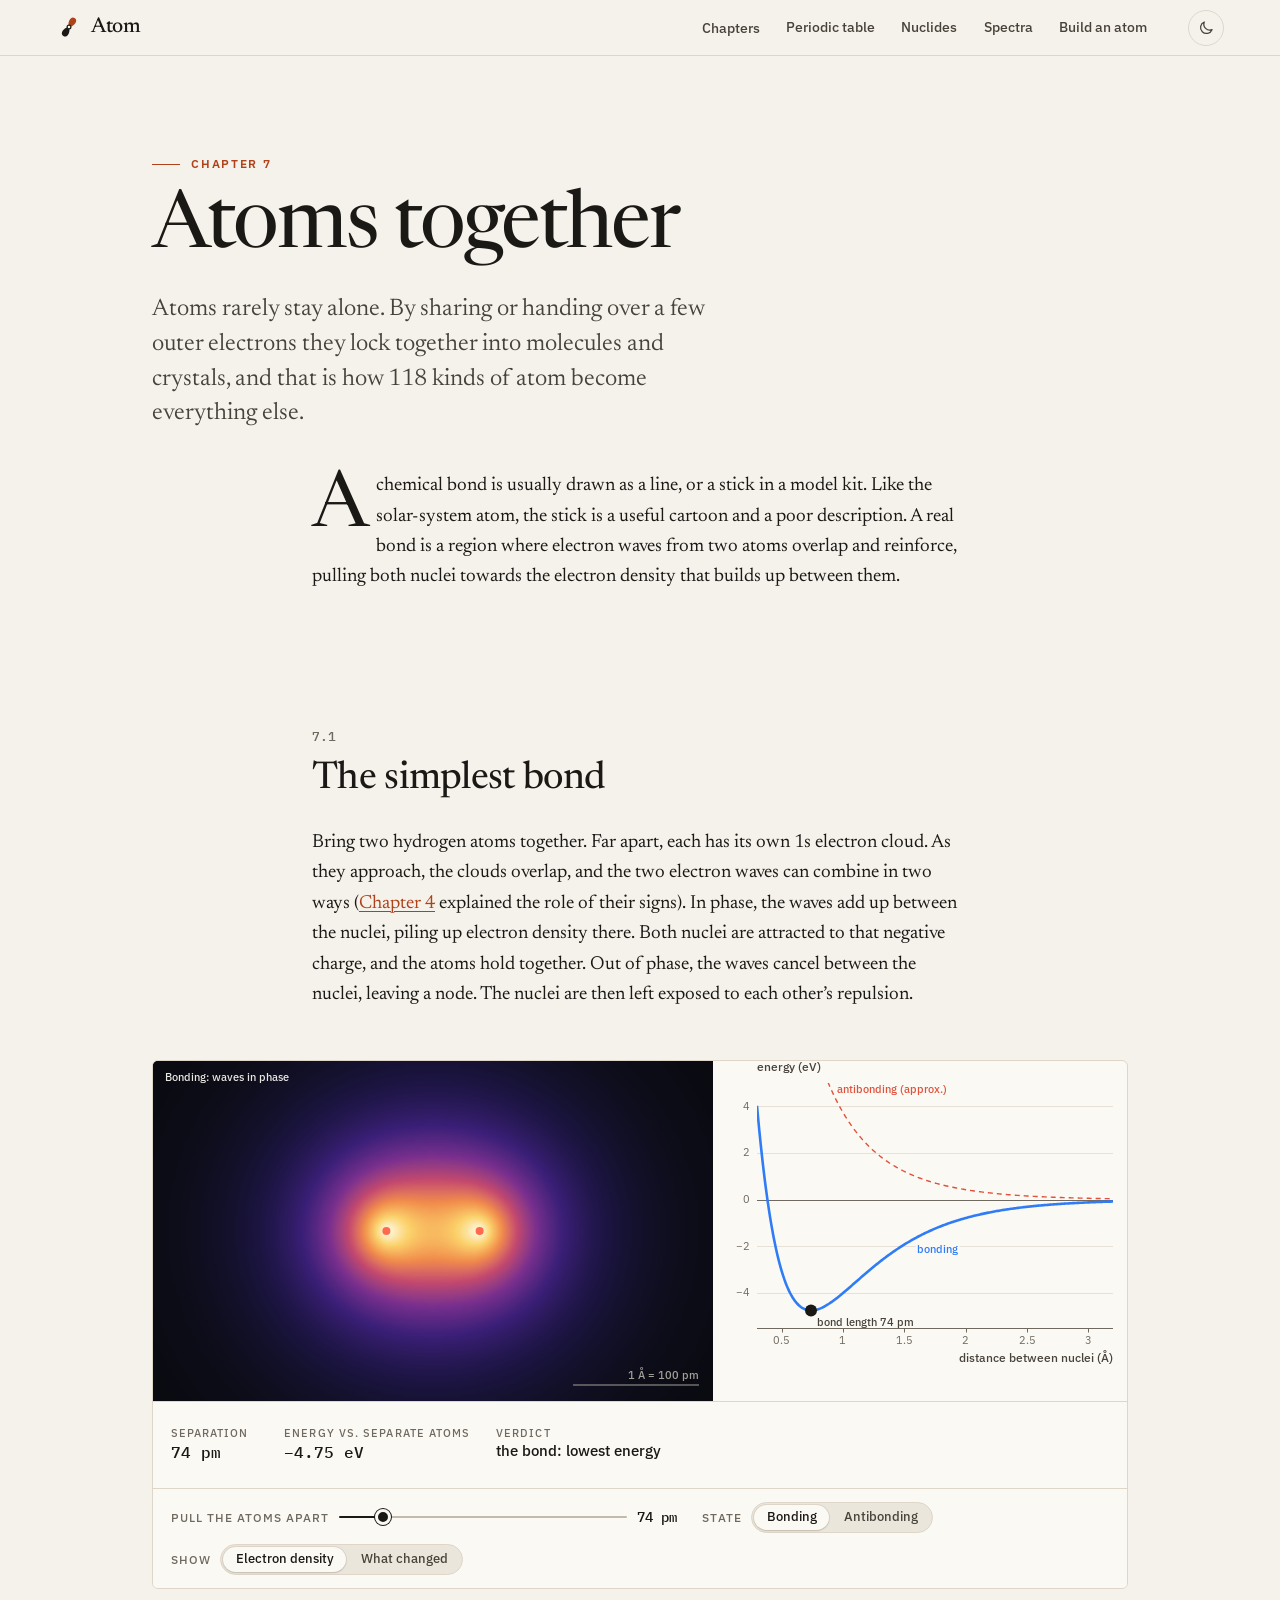
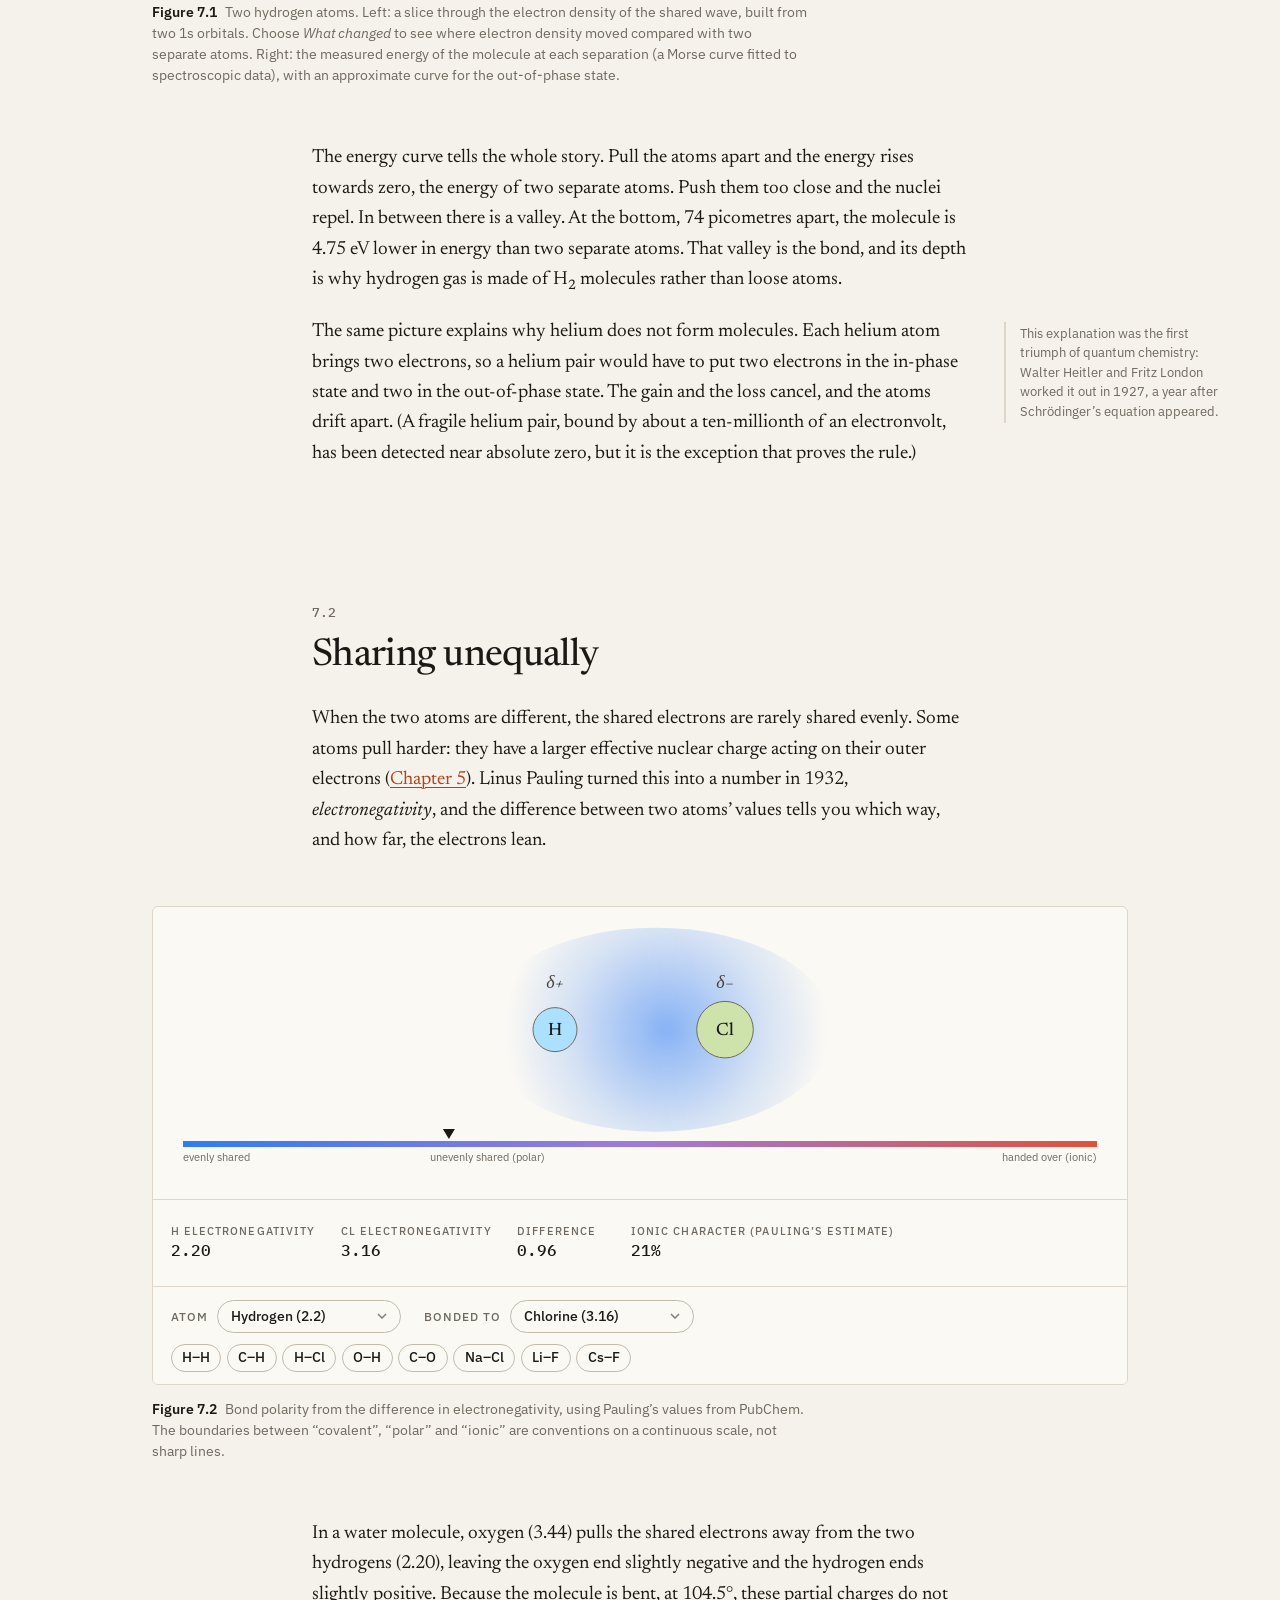
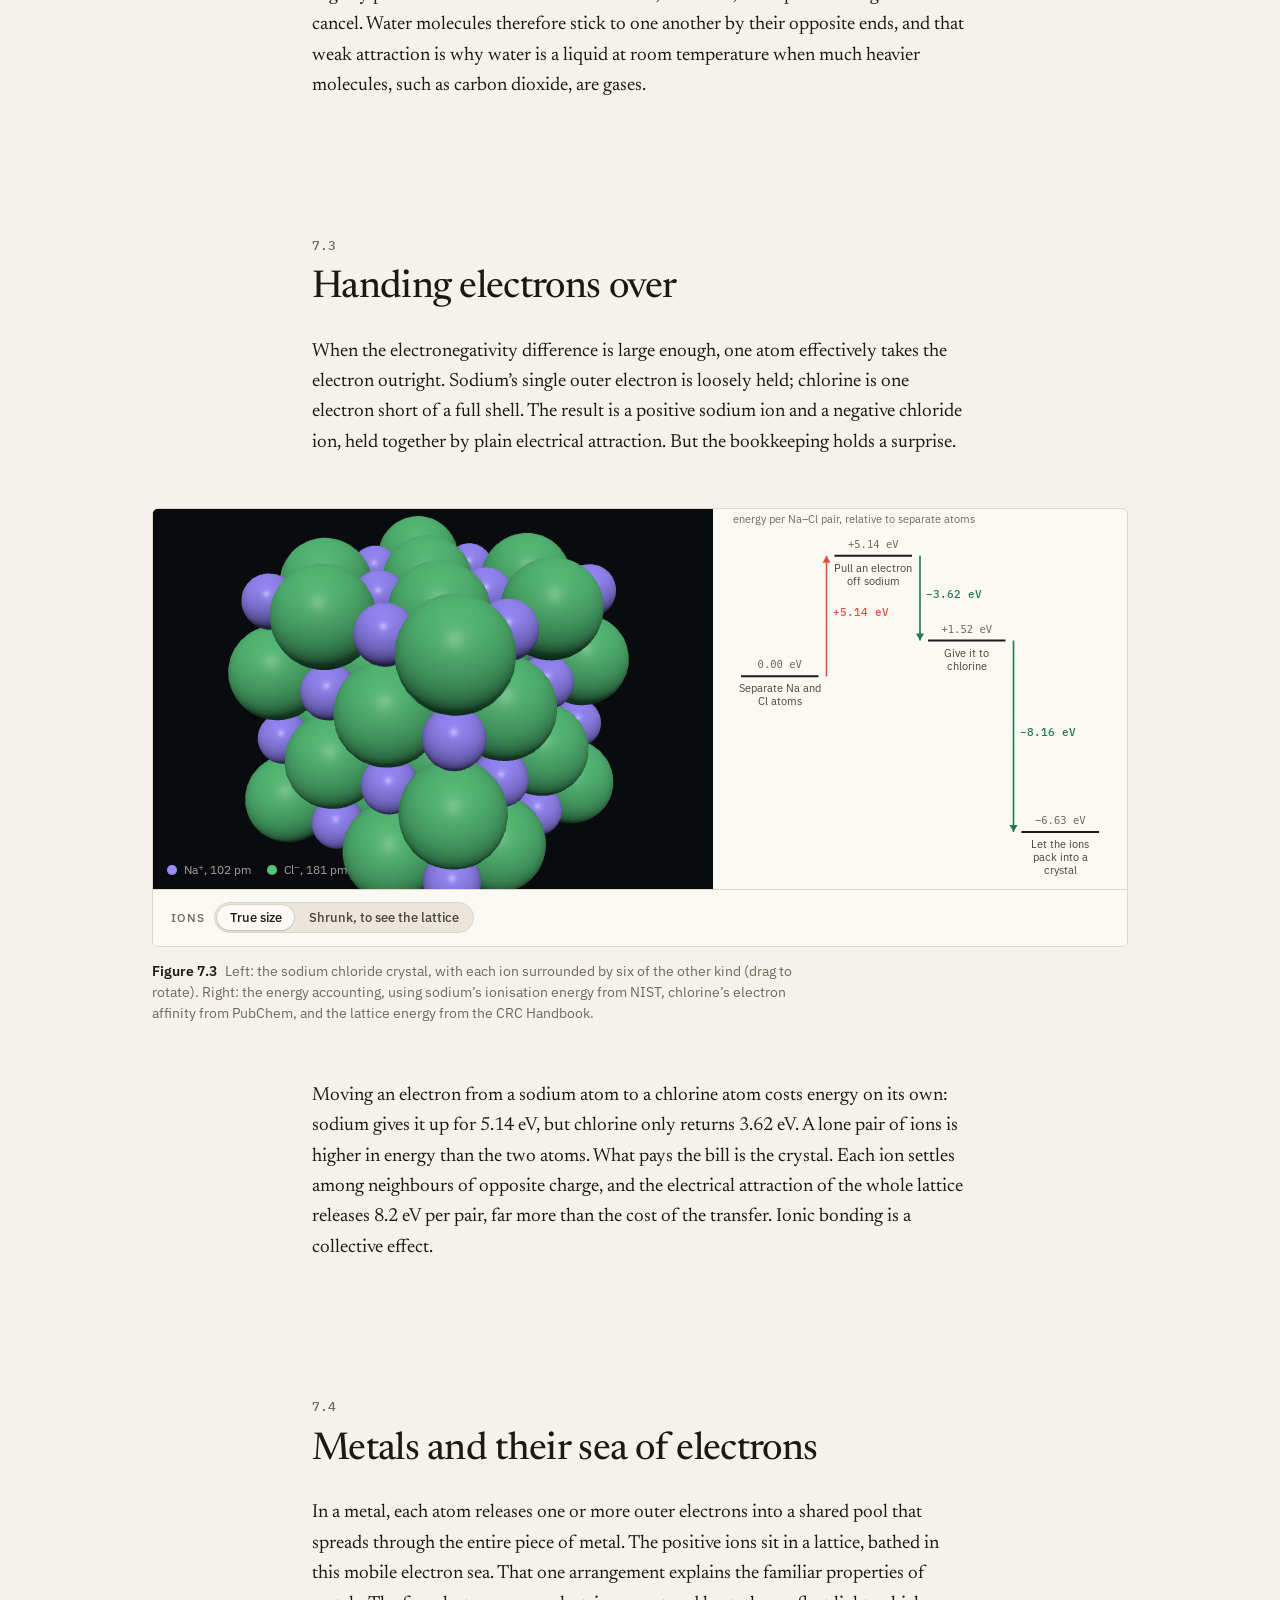
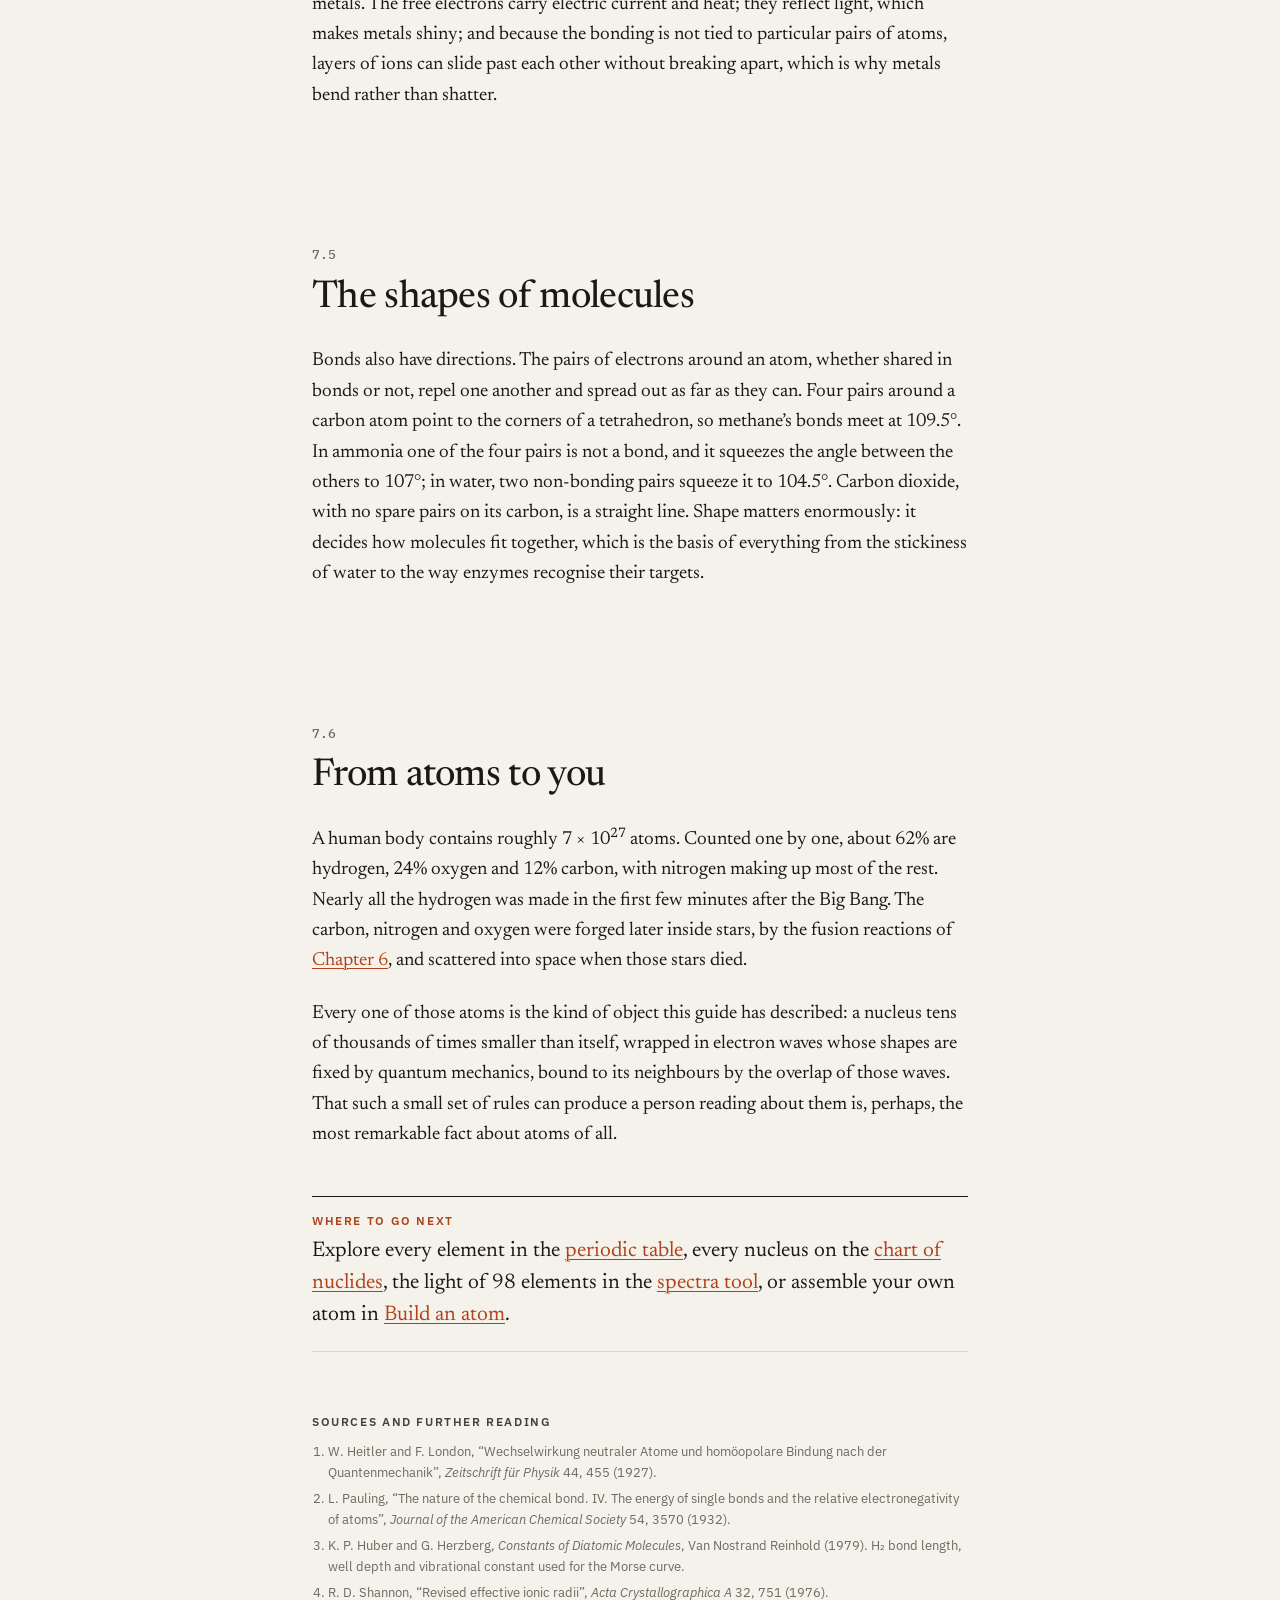
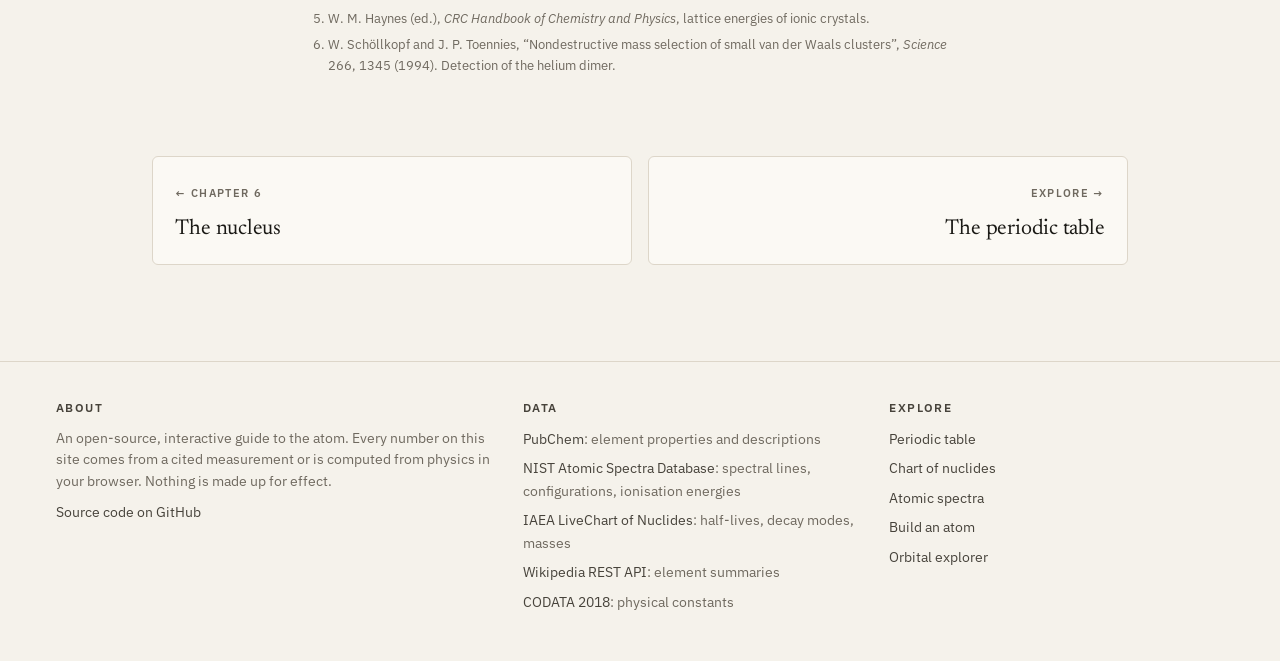
==== bonding.html @ 04316321 "Add scale, discovery and bonding chapters Powers-of-ten zoom from an ant to a quark, proton/electron" ====
<!doctype html>
<html lang="en">
<head>
  <meta charset="utf-8">
  <meta name="viewport" content="width=device-width, initial-scale=1">
  <title>Atoms together: what a chemical bond really is · Atom</title>
  <meta name="description" content="Why atoms bond and what a bond physically is: overlapping electron waves in hydrogen, unequal sharing and electronegativity, and the energy accounting of the ionic bond in table salt.">
  <meta property="og:title" content="Atoms together: what a chemical bond really is">
  <meta property="og:description" content="Pull a hydrogen molecule apart and watch the bond, as electron density, form and break.">
  <meta property="og:image" content="assets/img/og.png">
  <meta name="theme-color" content="#f5f2eb" media="(prefers-color-scheme: light)">
  <meta name="theme-color" content="#121211" media="(prefers-color-scheme: dark)">
  <link rel="icon" href="assets/img/favicon.svg" type="image/svg+xml">
  <link rel="preconnect" href="https://fonts.googleapis.com">
  <link rel="preconnect" href="https://fonts.gstatic.com" crossorigin>
  <link rel="stylesheet" href="https://fonts.googleapis.com/css2?family=IBM+Plex+Mono:wght@400;500&family=IBM+Plex+Sans:wght@400;500;600&family=Newsreader:ital,opsz,wght@0,6..72,300..700;1,6..72,300..700&display=swap">
  <link rel="stylesheet" href="assets/css/site.css">
  <link rel="stylesheet" href="assets/css/figures.css">
  <script>try{var t=localStorage.getItem('theme');if(t)document.documentElement.dataset.theme=t}catch(e){}</script>
  <script type="importmap">{"imports":{"three":"./assets/vendor/three.module.min.js","three/addons/":"./assets/vendor/addons/"}}</script>
  <script type="module" src="assets/js/site.js"></script>
</head>
<body>
<!-- header:start -->
<a class="skip-link" href="#main">Skip to content</a>
<header class="site-header">
  <div class="site-header__inner">
    <a class="wordmark" href="./" aria-label="Atom, home">
      <svg viewBox="0 0 26 26" aria-hidden="true"><g transform="rotate(32 13 13)"><path d="M13 13C8.7 9.6 8.4 2.3 13 2.3s4.3 7.3 0 10.7z" fill="var(--accent)"/><path d="M13 13c-4.3 3.4-4.6 10.7 0 10.7s4.3-7.3 0-10.7z" fill="currentColor"/></g><circle cx="13" cy="13" r="1.9" fill="var(--bg)" stroke="currentColor" stroke-width="1.2"/></svg>
      <span>Atom</span>
    </a>
    <nav class="site-nav" aria-label="Primary">
      <div class="nav-menu" data-menu>
        <button class="navlink" type="button" aria-expanded="false" aria-controls="chapters-panel">Chapters</button>
        <div class="nav-menu__panel" id="chapters-panel">
          <a href="scale.html"><span class="num">01</span><span class="t">Smaller than small</span><span class="d">How tiny atoms are, and what they are made of</span></a>
          <a href="discovery.html"><span class="num">02</span><span class="t">How we found out</span><span class="d">Two thousand years of guesses, and the experiments that settled them</span></a>
          <a href="quantum.html"><span class="num">03</span><span class="t">Quantum leaps</span><span class="d">Why electrons sit on energy ladders, and how that makes light</span></a>
          <a href="orbitals.html"><span class="num">04</span><span class="t">Orbitals</span><span class="d">The true shapes of electron clouds, computed live</span></a>
          <a href="periodic.html"><span class="num">05</span><span class="t">Building the table</span><span class="d">How filling orbitals gives the periodic table its shape</span></a>
          <a href="nucleus.html"><span class="num">06</span><span class="t">The nucleus</span><span class="d">Isotopes, the strong force, radioactivity and E = mc²</span></a>
          <a href="bonding.html" aria-current="page"><span class="num">07</span><span class="t">Atoms together</span><span class="d">Why atoms bond, and what a bond actually is</span></a>
        </div>
      </div>
      <a class="navlink" href="table.html">Periodic table</a>
      <a class="navlink navlink--wide" href="nuclides.html">Nuclides</a>
      <a class="navlink navlink--wide" href="spectra.html">Spectra</a>
      <a class="navlink navlink--wide" href="build.html">Build an atom</a>
    </nav>
    <button class="menu-button" type="button" aria-expanded="false" aria-controls="mobile-sheet">Menu</button>
    <button class="theme-toggle" type="button" aria-label="Toggle dark mode"></button>
  </div>
  <div class="progress" aria-hidden="true"></div>
</header>
<!-- header:end -->

<main id="main" data-progress>
  <header class="chapter-head">
    <p class="kicker">Chapter 7</p>
    <h1>Atoms together</h1>
    <p class="dek">Atoms rarely stay alone. By sharing or handing over a few outer electrons they lock together into molecules and crystals, and that is how 118 kinds of atom become everything else.</p>
  </header>

  <article class="prose">
    <p class="lede">A chemical bond is usually drawn as a line, or a stick in a model kit. Like the solar-system atom, the stick is a useful cartoon and a poor description. A real bond is a region where electron waves from two atoms overlap and reinforce, pulling both nuclei towards the electron density that builds up between them.</p>

    <h2><span class="sec">7.1</span>The simplest bond</h2>
    <p>Bring two hydrogen atoms together. Far apart, each has its own 1s electron cloud. As they approach, the clouds overlap, and the two electron waves can combine in two ways (<a href="orbitals.html">Chapter 4</a> explained the role of their signs). In phase, the waves add up between the nuclei, piling up electron density there. Both nuclei are attracted to that negative charge, and the atoms hold together. Out of phase, the waves cancel between the nuclei, leaving a node. The nuclei are then left exposed to each other’s repulsion.</p>

    <figure class="wide">
      <div class="fig" data-figure="h2-bond"></div>
      <figcaption><b>Figure 7.1</b> Two hydrogen atoms. Left: a slice through the electron density of the shared wave, built from two 1s orbitals. Choose <em>What changed</em> to see where electron density moved compared with two separate atoms. Right: the measured energy of the molecule at each separation (a Morse curve fitted to spectroscopic data), with an approximate curve for the out-of-phase state.</figcaption>
    </figure>

    <p>The energy curve tells the whole story. Pull the atoms apart and the energy rises towards zero, the energy of two separate atoms. Push them too close and the nuclei repel. In between there is a valley. At the bottom, 74 picometres apart, the molecule is 4.75 eV lower in energy than two separate atoms. That valley is the bond, and its depth is why hydrogen gas is made of H<sub>2</sub> molecules rather than loose atoms.</p>
    <aside class="note">This explanation was the first triumph of quantum chemistry: Walter Heitler and Fritz London worked it out in 1927, a year after Schrödinger’s equation appeared.</aside>
    <p>The same picture explains why helium does not form molecules. Each helium atom brings two electrons, so a helium pair would have to put two electrons in the in-phase state and two in the out-of-phase state. The gain and the loss cancel, and the atoms drift apart. (A fragile helium pair, bound by about a ten-millionth of an electronvolt, has been detected near absolute zero, but it is the exception that proves the rule.)</p>

    <h2><span class="sec">7.2</span>Sharing unequally</h2>
    <p>When the two atoms are different, the shared electrons are rarely shared evenly. Some atoms pull harder: they have a larger effective nuclear charge acting on their outer electrons (<a href="periodic.html">Chapter 5</a>). Linus Pauling turned this into a number in 1932, <em>electronegativity</em>, and the difference between two atoms’ values tells you which way, and how far, the electrons lean.</p>

    <figure class="wide">
      <div class="fig" data-figure="polarity"></div>
      <figcaption><b>Figure 7.2</b> Bond polarity from the difference in electronegativity, using Pauling’s values from PubChem. The boundaries between “covalent”, “polar” and “ionic” are conventions on a continuous scale, not sharp lines.</figcaption>
    </figure>

    <p>In a water molecule, oxygen (3.44) pulls the shared electrons away from the two hydrogens (2.20), leaving the oxygen end slightly negative and the hydrogen ends slightly positive. Because the molecule is bent, at 104.5°, these partial charges do not cancel. Water molecules therefore stick to one another by their opposite ends, and that weak attraction is why water is a liquid at room temperature when much heavier molecules, such as carbon dioxide, are gases.</p>

    <h2><span class="sec">7.3</span>Handing electrons over</h2>
    <p>When the electronegativity difference is large enough, one atom effectively takes the electron outright. Sodium’s single outer electron is loosely held; chlorine is one electron short of a full shell. The result is a positive sodium ion and a negative chloride ion, held together by plain electrical attraction. But the bookkeeping holds a surprise.</p>

    <figure class="wide">
      <div class="fig" data-figure="salt-crystal"></div>
      <figcaption><b>Figure 7.3</b> Left: the sodium chloride crystal, with each ion surrounded by six of the other kind (drag to rotate). Right: the energy accounting, using sodium’s ionisation energy from NIST, chlorine’s electron affinity from PubChem, and the lattice energy from the CRC Handbook.</figcaption>
    </figure>

    <p>Moving an electron from a sodium atom to a chlorine atom costs energy on its own: sodium gives it up for 5.14 eV, but chlorine only returns 3.62 eV. A lone pair of ions is higher in energy than the two atoms. What pays the bill is the crystal. Each ion settles among neighbours of opposite charge, and the electrical attraction of the whole lattice releases 8.2 eV per pair, far more than the cost of the transfer. Ionic bonding is a collective effect.</p>

    <h2><span class="sec">7.4</span>Metals and their sea of electrons</h2>
    <p>In a metal, each atom releases one or more outer electrons into a shared pool that spreads through the entire piece of metal. The positive ions sit in a lattice, bathed in this mobile electron sea. That one arrangement explains the familiar properties of metals. The free electrons carry electric current and heat; they reflect light, which makes metals shiny; and because the bonding is not tied to particular pairs of atoms, layers of ions can slide past each other without breaking apart, which is why metals bend rather than shatter.</p>

    <h2><span class="sec">7.5</span>The shapes of molecules</h2>
    <p>Bonds also have directions. The pairs of electrons around an atom, whether shared in bonds or not, repel one another and spread out as far as they can. Four pairs around a carbon atom point to the corners of a tetrahedron, so methane’s bonds meet at 109.5°. In ammonia one of the four pairs is not a bond, and it squeezes the angle between the others to 107°; in water, two non-bonding pairs squeeze it to 104.5°. Carbon dioxide, with no spare pairs on its carbon, is a straight line. Shape matters enormously: it decides how molecules fit together, which is the basis of everything from the stickiness of water to the way enzymes recognise their targets.</p>

    <h2><span class="sec">7.6</span>From atoms to you</h2>
    <p>A human body contains roughly 7 × 10<sup>27</sup> atoms. Counted one by one, about 62% are hydrogen, 24% oxygen and 12% carbon, with nitrogen making up most of the rest. Nearly all the hydrogen was made in the first few minutes after the Big Bang. The carbon, nitrogen and oxygen were forged later inside stars, by the fusion reactions of <a href="nucleus.html">Chapter 6</a>, and scattered into space when those stars died.</p>
    <p>Every one of those atoms is the kind of object this guide has described: a nucleus tens of thousands of times smaller than itself, wrapped in electron waves whose shapes are fixed by quantum mechanics, bound to its neighbours by the overlap of those waves. That such a small set of rules can produce a person reading about them is, perhaps, the most remarkable fact about atoms of all.</p>

    <div class="keyidea">
      <span class="keyidea__label">Where to go next</span>
      <p>Explore every element in the <a href="table.html">periodic table</a>, every nucleus on the <a href="nuclides.html">chart of nuclides</a>, the light of 98 elements in the <a href="spectra.html">spectra tool</a>, or assemble your own atom in <a href="build.html">Build an atom</a>.</p>
    </div>

    <section class="sources" aria-labelledby="sources-title">
      <h2 id="sources-title">Sources and further reading</h2>
      <ol>
        <li>W. Heitler and F. London, “Wechselwirkung neutraler Atome und homöopolare Bindung nach der Quantenmechanik”, <em>Zeitschrift für Physik</em> 44, 455 (1927).</li>
        <li>L. Pauling, “The nature of the chemical bond. IV. The energy of single bonds and the relative electronegativity of atoms”, <em>Journal of the American Chemical Society</em> 54, 3570 (1932).</li>
        <li>K. P. Huber and G. Herzberg, <em>Constants of Diatomic Molecules</em>, Van Nostrand Reinhold (1979). H₂ bond length, well depth and vibrational constant used for the Morse curve.</li>
        <li>R. D. Shannon, “Revised effective ionic radii”, <em>Acta Crystallographica A</em> 32, 751 (1976).</li>
        <li>W. M. Haynes (ed.), <em>CRC Handbook of Chemistry and Physics</em>, lattice energies of ionic crystals.</li>
        <li>W. Schöllkopf and J. P. Toennies, “Nondestructive mass selection of small van der Waals clusters”, <em>Science</em> 266, 1345 (1994). Detection of the helium dimer.</li>
      </ol>
    </section>
  </article>

  <nav class="chapter-nav" aria-label="Chapters">
    <a class="prev" href="nucleus.html"><span class="dir">← Chapter 6</span><span class="t">The nucleus</span></a>
    <a class="next" href="table.html"><span class="dir">Explore →</span><span class="t">The periodic table</span></a>
  </nav>
</main>

<!-- footer:start -->
<footer class="site-footer">
  <div class="site-footer__inner">
    <div>
      <h2>About</h2>
      <p>An open-source, interactive guide to the atom. Every number on this site comes from a cited measurement or is computed from physics in your browser. Nothing is made up for effect.</p>
      <p><a href="https://github.com/TheAnomality/Atom-Anomality">Source code on GitHub</a></p>
    </div>
    <div>
      <h2>Data</h2>
      <ul>
        <li><a href="https://pubchem.ncbi.nlm.nih.gov/periodic-table/">PubChem</a>: element properties and descriptions</li>
        <li><a href="https://physics.nist.gov/asd">NIST Atomic Spectra Database</a>: spectral lines, configurations, ionisation energies</li>
        <li><a href="https://www-nds.iaea.org/relnsd/vcharthtml/VChartHTML.html">IAEA LiveChart of Nuclides</a>: half-lives, decay modes, masses</li>
        <li><a href="https://www.mediawiki.org/wiki/API:REST_API">Wikipedia REST API</a>: element summaries</li>
        <li><a href="https://physics.nist.gov/cuu/Constants/">CODATA 2018</a>: physical constants</li>
      </ul>
    </div>
    <div>
      <h2>Explore</h2>
      <ul>
        <li><a href="table.html">Periodic table</a></li>
        <li><a href="nuclides.html">Chart of nuclides</a></li>
        <li><a href="spectra.html">Atomic spectra</a></li>
        <li><a href="build.html">Build an atom</a></li>
        <li><a href="orbitals.html#explorer">Orbital explorer</a></li>
      </ul>
    </div>
  </div>
</footer>
<!-- footer:end -->
</body>
</html>
---- assets/css/site.css ----
/* ==========================================================================
   Atom — site stylesheet
   Paper-and-ink editorial base, dark "stage" panels for the micro-world.
   ========================================================================== */

/* ---------- Tokens ---------- */
:root {
  color-scheme: light;
  --bg: #f5f2eb;
  --bg-elev: #fbf9f4;
  --bg-sunk: #ebe6db;
  --ink: #1a1915;
  --ink-2: #47433b;
  --ink-3: #6f695f;
  --rule: #ddd6c9;
  --rule-strong: #c3baab;
  --accent: #b0421b;
  --accent-ink: #8c3311;
  --accent-wash: rgba(176, 66, 27, 0.09);
  --focus: #1f5fd1;
  --mark: rgba(242, 190, 80, 0.38);

  --stage: #0b0c0f;
  --stage-2: #13151a;
  --stage-ink: #e9e7e2;
  --stage-ink-2: #a3a097;
  --stage-ink-3: #6e6b65;
  --stage-rule: #262830;

  /* physics semantics */
  --proton: #e0523b;
  --neutron: #8790a1;
  --electron: #2f7cf6;
  --electron-glow: #6fb2ff;
  --phase-pos: #f59a3a;
  --phase-neg: #3a9cff;
  --photon: #f2c94c;

  /* decay modes (close to the conventional nuclide-chart scheme) */
  --dm-stable: #1d1c1a;
  --dm-bminus: #4a86e8;
  --dm-bplus: #e5603f;
  --dm-alpha: #f1c232;
  --dm-sf: #57b862;
  --dm-p: #a678e0;
  --dm-n: #3cc0c4;
  --dm-unknown: #c9c2b4;

  --font-serif: "Newsreader", "Iowan Old Style", "Palatino Linotype", Palatino, Georgia, serif;
  --font-sans: "IBM Plex Sans", "Helvetica Neue", Arial, system-ui, sans-serif;
  --font-mono: "IBM Plex Mono", ui-monospace, "SFMono-Regular", Menlo, Consolas, monospace;

  --measure: 41rem;
  --wide: 66rem;
  --max: 78rem;
  --gutter: clamp(1rem, 4vw, 2.5rem);
  --note-w: 13.5rem;
  --radius: 6px;
  --radius-sm: 4px;
  --header-h: 56px;
  --shadow: 0 1px 0 rgba(0, 0, 0, 0.03), 0 8px 24px -12px rgba(40, 30, 10, 0.18);
  --ease: cubic-bezier(0.2, 0.7, 0.2, 1);
  --fig-pad: clamp(.75rem, 2vw, 1.1rem);
}

@media (prefers-color-scheme: dark) {
  :root:not([data-theme="light"]) {
    color-scheme: dark;
    --bg: #121211;
    --bg-elev: #1a1a18;
    --bg-sunk: #0c0c0b;
    --ink: #ece8df;
    --ink-2: #bfb9ad;
    --ink-3: #8d877c;
    --rule: #2d2c29;
    --rule-strong: #403e3a;
    --accent: #f0804f;
    --accent-ink: #ffa27a;
    --accent-wash: rgba(240, 128, 79, 0.12);
    --focus: #7fb0ff;
    --mark: rgba(242, 190, 80, 0.22);
    --stage: #08090b;
    --stage-2: #101216;
    --dm-stable: #f2efe8;
    --dm-unknown: #4a4740;
    --neutron: #9aa3b4;
    --shadow: 0 1px 0 rgba(0, 0, 0, 0.3), 0 10px 30px -14px rgba(0, 0, 0, 0.7);
  }
}
:root[data-theme="dark"] {
  color-scheme: dark;
  --bg: #121211;
  --bg-elev: #1a1a18;
  --bg-sunk: #0c0c0b;
  --ink: #ece8df;
  --ink-2: #bfb9ad;
  --ink-3: #8d877c;
  --rule: #2d2c29;
  --rule-strong: #403e3a;
  --accent: #f0804f;
  --accent-ink: #ffa27a;
  --accent-wash: rgba(240, 128, 79, 0.12);
  --focus: #7fb0ff;
  --mark: rgba(242, 190, 80, 0.22);
  --stage: #08090b;
  --stage-2: #101216;
  --dm-stable: #f2efe8;
  --dm-unknown: #4a4740;
  --neutron: #9aa3b4;
  --shadow: 0 1px 0 rgba(0, 0, 0, 0.3), 0 10px 30px -14px rgba(0, 0, 0, 0.7);
}

/* ---------- Reset & base ---------- */
*, *::before, *::after { box-sizing: border-box; }
html {
  -webkit-text-size-adjust: 100%;
  text-size-adjust: 100%;
  scroll-padding-top: calc(var(--header-h) + 1rem);
}
body {
  margin: 0;
  background: var(--bg);
  color: var(--ink);
  font-family: var(--font-serif);
  font-size: clamp(1.0625rem, 0.98rem + 0.32vw, 1.1875rem);
  line-height: 1.6;
  font-optical-sizing: auto;
  font-kerning: normal;
  text-rendering: optimizeLegibility;
  -webkit-font-smoothing: antialiased;
  -moz-osx-font-smoothing: grayscale;
  overflow-x: hidden;
}
img, svg, canvas, video { display: block; max-width: 100%; }
canvas { touch-action: none; }
button, input, select, textarea { font: inherit; color: inherit; }
button { cursor: pointer; }
a { color: inherit; }
::selection { background: var(--mark); }
:focus-visible { outline: 2px solid var(--focus); outline-offset: 2px; border-radius: 2px; }
[hidden] { display: none !important; }

.sr-only {
  position: absolute !important; width: 1px; height: 1px; padding: 0; margin: -1px;
  overflow: hidden; clip: rect(0 0 0 0); white-space: nowrap; border: 0;
}
.skip-link {
  position: absolute; left: 1rem; top: -3rem; z-index: 100;
  background: var(--ink); color: var(--bg); padding: .5rem .9rem; border-radius: var(--radius-sm);
  font: 500 .9rem/1 var(--font-sans); text-decoration: none;
}
.skip-link:focus { top: .75rem; }

/* ---------- Header ---------- */
.site-header {
  position: sticky; top: 0; z-index: 50;
  height: var(--header-h);
  background: color-mix(in srgb, var(--bg) 88%, transparent);
  backdrop-filter: saturate(1.4) blur(10px);
  -webkit-backdrop-filter: saturate(1.4) blur(10px);
  border-bottom: 1px solid var(--rule);
  font-family: var(--font-sans);
}
.site-header__inner {
  max-width: var(--max); height: 100%; margin: 0 auto; padding: 0 var(--gutter);
  display: flex; align-items: center; gap: 1.5rem;
}
.wordmark {
  display: inline-flex; align-items: center; gap: .55rem;
  text-decoration: none; color: var(--ink);
  font-family: var(--font-serif); font-size: 1.35rem; font-weight: 500; letter-spacing: -0.01em;
}
.wordmark svg { width: 26px; height: 26px; flex: none; }
.site-nav { margin-left: auto; display: flex; align-items: center; gap: .25rem; }
.site-nav a, .site-nav button.navlink {
  font: 500 .875rem/1 var(--font-sans);
  color: var(--ink-2); text-decoration: none;
  padding: .55rem .7rem; border-radius: 999px; border: 0; background: none;
}
.site-nav a:hover, .site-nav button.navlink:hover { color: var(--ink); background: var(--bg-sunk); }
.site-nav a[aria-current="page"] { color: var(--ink); background: var(--bg-sunk); }
.nav-menu { position: relative; }
.nav-menu__panel {
  position: absolute; right: 0; top: calc(100% + 10px);
  width: min(26rem, 92vw);
  background: var(--bg-elev); border: 1px solid var(--rule); border-radius: 10px;
  box-shadow: var(--shadow); padding: .5rem;
  opacity: 0; transform: translateY(-4px); pointer-events: none;
  transition: opacity .16s var(--ease), transform .16s var(--ease);
}
.nav-menu[data-open="true"] .nav-menu__panel { opacity: 1; transform: none; pointer-events: auto; }
.nav-menu__panel a {
  display: grid; grid-template-columns: 2.1rem 1fr; gap: .1rem .6rem; align-items: baseline;
  padding: .6rem .7rem; border-radius: 7px; color: var(--ink);
}
.nav-menu__panel a:hover { background: var(--bg-sunk); }
.nav-menu__panel .num { font: 500 .8rem/1 var(--font-mono); color: var(--ink-3); grid-row: span 2; padding-top: .2rem; }
.nav-menu__panel .t { font: 500 .95rem/1.25 var(--font-sans); }
.nav-menu__panel .d { font: 400 .8rem/1.35 var(--font-sans); color: var(--ink-3); }
.theme-toggle {
  width: 36px; height: 36px; border-radius: 999px; border: 1px solid var(--rule);
  background: transparent; display: grid; place-items: center; color: var(--ink-2); margin-left: .35rem;
}
.theme-toggle:hover { color: var(--ink); border-color: var(--rule-strong); }
.theme-toggle svg { width: 17px; height: 17px; }
.menu-button { display: none; }
.progress {
  position: absolute; left: 0; bottom: -1px; height: 2px; width: 100%;
  transform-origin: 0 50%; transform: scaleX(var(--p, 0));
  background: var(--accent);
}

@media (max-width: 860px) {
  .site-nav .navlink--wide { display: none; }
}
@media (max-width: 640px) {
  .site-nav > a, .site-nav > .nav-menu { display: none; }
  .menu-button {
    display: inline-flex; align-items: center; gap: .4rem;
    border: 1px solid var(--rule); background: none; border-radius: 999px;
    padding: .45rem .8rem; font: 500 .85rem/1 var(--font-sans); color: var(--ink);
  }
}
.mobile-sheet {
  position: fixed; inset: var(--header-h) 0 0 0; z-index: 49;
  background: var(--bg); overflow-y: auto; padding: 1rem var(--gutter) 3rem;
  font-family: var(--font-sans);
}
.mobile-sheet h2 { font: 600 .72rem/1 var(--font-sans); letter-spacing: .12em; text-transform: uppercase; color: var(--ink-3); margin: 1.5rem 0 .5rem; }
.mobile-sheet a { display: flex; gap: .8rem; padding: .75rem 0; border-bottom: 1px solid var(--rule); text-decoration: none; color: var(--ink); font-size: 1.05rem; }
.mobile-sheet a .num { font-family: var(--font-mono); color: var(--ink-3); font-size: .85rem; padding-top: .15rem; }

/* ---------- Footer ---------- */
.site-footer {
  margin-top: 6rem; border-top: 1px solid var(--rule);
  font-family: var(--font-sans); font-size: .875rem; color: var(--ink-3);
}
.site-footer__inner {
  max-width: var(--max); margin: 0 auto; padding: 2.5rem var(--gutter) 3rem;
  display: grid; gap: 2rem; grid-template-columns: 1.3fr 1fr 1fr;
}
.site-footer h2 { font: 600 .72rem/1 var(--font-sans); letter-spacing: .12em; text-transform: uppercase; color: var(--ink-2); margin: 0 0 .9rem; }
.site-footer ul { list-style: none; padding: 0; margin: 0; display: grid; gap: .45rem; }
.site-footer a { color: var(--ink-2); text-decoration: none; }
.site-footer a:hover { color: var(--accent); text-decoration: underline; text-underline-offset: 3px; }
.site-footer p { margin: 0 0 .6rem; max-width: 34rem; line-height: 1.55; }
@media (max-width: 760px) { .site-footer__inner { grid-template-columns: 1fr; } }

/* ---------- Chapter header ---------- */
.chapter-head {
  max-width: var(--wide); margin: 0 auto; padding: clamp(3rem, 8vw, 6.5rem) var(--gutter) 2.5rem;
}
.kicker {
  font: 600 .75rem/1 var(--font-sans); letter-spacing: .14em; text-transform: uppercase;
  color: var(--accent); margin: 0 0 1.1rem; display: flex; align-items: center; gap: .7rem;
}
.kicker::before { content: ""; width: 1.75rem; height: 1px; background: currentColor; }
.chapter-head h1 {
  font-weight: 420; font-size: clamp(2.6rem, 1.6rem + 4.6vw, 5rem); line-height: 1.02;
  letter-spacing: -0.025em; margin: 0 0 1.4rem; max-width: 16ch; text-wrap: balance;
}
.chapter-head .dek {
  font-size: clamp(1.2rem, 1.05rem + .6vw, 1.5rem); line-height: 1.45; color: var(--ink-2);
  max-width: 36rem; margin: 0; font-weight: 380; text-wrap: pretty;
}
.chapter-meta {
  margin-top: 2rem; display: flex; flex-wrap: wrap; gap: .5rem 1.5rem;
  font: 400 .85rem/1.4 var(--font-sans); color: var(--ink-3);
}

/* ---------- Prose ---------- */
.prose { max-width: var(--wide); margin: 0 auto; padding: 0 var(--gutter); }
.prose > * { max-width: var(--measure); margin-left: auto; margin-right: auto; }
.prose > .wide, .prose > figure.wide { max-width: var(--wide); }
.prose > .full { max-width: none; width: 100vw; margin-left: 50%; transform: translateX(-50%); }
.prose p { margin: 0 auto 1.15em; hanging-punctuation: first; text-wrap: pretty; }
.prose h2 {
  font-weight: 450; font-size: clamp(1.75rem, 1.35rem + 1.5vw, 2.4rem); line-height: 1.12;
  letter-spacing: -0.018em; margin-top: 3.6em; margin-bottom: .7em; text-wrap: balance;
}
.prose h2 .sec { font: 500 .8rem/1 var(--font-mono); color: var(--ink-3); display: block; margin-bottom: .9rem; letter-spacing: 0; }
.prose h3 {
  font: 600 1.05rem/1.3 var(--font-sans); letter-spacing: -0.005em;
  margin-top: 2.4em; margin-bottom: .55em;
}
.prose a { color: var(--accent); text-decoration-thickness: 1px; text-underline-offset: 3px; }
.prose a:hover { color: var(--accent-ink); text-decoration-thickness: 2px; }
.prose strong { font-weight: 620; }
.prose em { font-style: italic; }
.prose ul, .prose ol { padding-left: 1.3em; margin-bottom: 1.2em; }
.prose li { margin: .35em 0; }
.prose li::marker { color: var(--ink-3); }
.prose blockquote {
  margin: 2em auto; padding: 0 0 0 1.4rem; border-left: 2px solid var(--accent);
  font-size: 1.12em; line-height: 1.5; color: var(--ink-2); font-style: italic;
}
.prose blockquote cite { display: block; margin-top: .6rem; font: normal 500 .82rem/1.4 var(--font-sans); color: var(--ink-3); }
.prose hr { border: 0; height: 1px; background: var(--rule); margin: 3.5em auto; }
.prose .lede::first-letter {
  float: left; font-size: 4.1em; line-height: .82; padding: .07em .09em 0 0; font-weight: 400;
}
.prose sub, .prose sup { line-height: 0; font-size: .72em; }
.prose code, .mono { font-family: var(--font-mono); font-size: .86em; }
.prose abbr[title] { text-decoration: underline dotted var(--ink-3); text-underline-offset: 3px; cursor: help; }
.num, .tnum { font-variant-numeric: tabular-nums lining-nums; }
.smallcaps { font-variant: all-small-caps; letter-spacing: .04em; }

/* Margin notes: right margin on wide screens, inline on narrow ones */
.note {
  font: 400 .8125rem/1.5 var(--font-sans); color: var(--ink-3);
  border-left: 2px solid var(--rule); padding: .1rem 0 .1rem .85rem; margin: 0 auto 1.3em;
}
.note strong { color: var(--ink-2); font-weight: 600; }
.note a { color: var(--ink-2); }
@media (min-width: 1180px) {
  .prose { position: relative; }
  .prose > .note {
    position: relative; float: right; clear: right; width: var(--note-w); max-width: var(--note-w);
    margin: .3rem calc((100% - var(--measure)) / 2 - var(--note-w) - 2.25rem) 1.2rem 0;
  }
  .prose > figure, .prose > .wide, .prose > h2, .prose > hr, .prose > .full { clear: both; }
}

/* Key idea callout — used sparingly */
.keyidea {
  border-top: 1px solid var(--ink); border-bottom: 1px solid var(--rule);
  padding: 1.1rem 0 1.2rem; margin: 2.4em auto;
}
.keyidea__label { font: 600 .72rem/1 var(--font-sans); letter-spacing: .14em; text-transform: uppercase; color: var(--accent); margin-bottom: .6rem; display: block; }
.keyidea p { margin: 0; font-size: 1.12em; line-height: 1.5; }

/* Equations */
.eq {
  display: flex; justify-content: center; align-items: baseline; flex-wrap: wrap; gap: .2em .5em;
  margin: 1.6em auto; font-size: 1.22em; font-family: var(--font-serif);
}
.eq .var, var { font-style: italic; }
.eq .label { font: 400 .72rem/1 var(--font-sans); color: var(--ink-3); margin-left: 1rem; align-self: center; }
.frac { display: inline-flex; flex-direction: column; vertical-align: middle; text-align: center; line-height: 1.1; margin: 0 .15em; }
.frac > span:first-child { border-bottom: 1px solid currentColor; padding: 0 .2em .1em; }
.frac > span:last-child { padding: .1em .2em 0; }

/* ---------- Figures ---------- */
figure { margin: 2.6em auto 3em; }
.fig { position: relative; }
.fig__frame {
  background: var(--bg-elev); border: 1px solid var(--rule); border-radius: var(--radius);
  overflow: hidden;
}
.fig__frame--stage { background: var(--stage); border-color: var(--stage); color: var(--stage-ink); }
.fig__canvas { position: relative; width: 100%; }
.fig__canvas canvas { width: 100%; height: 100%; }
.fig__controls {
  display: flex; flex-wrap: wrap; align-items: center; gap: .7rem 1.4rem;
  padding: .8rem var(--fig-pad); border-top: 1px solid var(--rule);
  font-family: var(--font-sans); font-size: .85rem; background: var(--bg-elev);
}
.fig__frame--stage .fig__controls { background: var(--stage-2); border-top-color: var(--stage-rule); color: var(--stage-ink); }
figcaption, .caption {
  font: 400 .875rem/1.5 var(--font-sans); color: var(--ink-3); margin-top: .85rem;
  max-width: var(--measure); text-wrap: pretty;
}
.wide figcaption, figure.wide .caption { margin-left: 0; }
figcaption b, .caption b { color: var(--ink); font-weight: 600; margin-right: .35em; }
.fig__hint {
  position: absolute; pointer-events: none; font: 500 .72rem/1 var(--font-sans);
  letter-spacing: .06em; text-transform: uppercase; color: var(--stage-ink-3);
  right: .8rem; top: .75rem;
}
.fig__loading {
  position: absolute; inset: 0; display: grid; place-items: center;
  font: 400 .85rem/1 var(--font-sans); color: var(--ink-3);
}
.fig__frame--stage .fig__loading { color: var(--stage-ink-3); }

/* Readouts: small labeled values */
.readouts { display: flex; flex-wrap: wrap; gap: .4rem 1.6rem; font-family: var(--font-sans); }
.readout { display: flex; flex-direction: column; gap: .2rem; min-width: 5.5rem; }
.readout dt, .readout .k { font: 500 .68rem/1 var(--font-sans); letter-spacing: .1em; text-transform: uppercase; color: var(--ink-3); }
.readout dd, .readout .v { margin: 0; font: 500 1.02rem/1.2 var(--font-mono); font-variant-numeric: tabular-nums; color: var(--ink); }
.fig__frame--stage .readout dt, .fig__frame--stage .readout .k { color: var(--stage-ink-3); }
.fig__frame--stage .readout dd, .fig__frame--stage .readout .v { color: var(--stage-ink); }

/* ---------- Controls ---------- */
.control { display: inline-flex; align-items: center; gap: .6rem; }
.control__label { font: 500 .72rem/1 var(--font-sans); letter-spacing: .09em; text-transform: uppercase; color: var(--ink-3); white-space: nowrap; }
.fig__frame--stage .control__label { color: var(--stage-ink-3); }
.control__label--math { text-transform: none; letter-spacing: 0; font: italic 400 1.05rem/1 var(--font-serif); }
.control__value { font: 500 .85rem/1 var(--font-mono); font-variant-numeric: tabular-nums; min-width: 3.2em; color: var(--ink); }
.fig__frame--stage .control__value { color: var(--stage-ink); }

input[type="range"] {
  -webkit-appearance: none; appearance: none; background: transparent;
  width: clamp(7rem, 22vw, 13rem); height: 28px; margin: 0; cursor: pointer;
  --track: var(--rule-strong); --fill: var(--ink); --thumb: var(--ink); --pct: 50%;
}
.fig__frame--stage input[type="range"] { --track: #3a3d46; --fill: var(--stage-ink); --thumb: var(--stage-ink); }
input[type="range"]::-webkit-slider-runnable-track {
  height: 2px; border-radius: 2px;
  background: linear-gradient(to right, var(--fill) 0 var(--pct), var(--track) var(--pct) 100%);
}
input[type="range"]::-moz-range-track { height: 2px; background: var(--track); border-radius: 2px; }
input[type="range"]::-moz-range-progress { height: 2px; background: var(--fill); }
input[type="range"]::-webkit-slider-thumb {
  -webkit-appearance: none; width: 16px; height: 16px; border-radius: 50%; margin-top: -7px;
  background: var(--thumb); border: 3px solid var(--bg-elev); box-shadow: 0 0 0 1px var(--thumb);
  transition: transform .12s var(--ease);
}
.fig__frame--stage input[type="range"]::-webkit-slider-thumb { border-color: var(--stage-2); }
input[type="range"]::-moz-range-thumb {
  width: 12px; height: 12px; border-radius: 50%; background: var(--thumb);
  border: 3px solid var(--bg-elev); box-shadow: 0 0 0 1px var(--thumb);
}
input[type="range"]:active::-webkit-slider-thumb { transform: scale(1.18); }
input[type="range"]:focus-visible { outline: none; }
input[type="range"]:focus-visible::-webkit-slider-thumb { box-shadow: 0 0 0 1px var(--thumb), 0 0 0 5px color-mix(in srgb, var(--focus) 40%, transparent); }

.seg {
  display: inline-flex; padding: 2px; border-radius: 999px; background: var(--bg-sunk);
  border: 1px solid var(--rule); gap: 2px; flex-wrap: wrap;
}
.fig__frame--stage .seg { background: #050608; border-color: var(--stage-rule); }
.seg button {
  border: 0; background: transparent; padding: .38rem .78rem; border-radius: 999px;
  font: 500 .8rem/1 var(--font-sans); color: var(--ink-2); white-space: nowrap;
}
.fig__frame--stage .seg button { color: var(--stage-ink-2); }
.seg button:hover { color: var(--ink); }
.fig__frame--stage .seg button:hover { color: var(--stage-ink); }
.seg button[aria-pressed="true"], .seg button[aria-checked="true"] {
  background: var(--bg-elev); color: var(--ink); box-shadow: 0 1px 2px rgba(0,0,0,.12), 0 0 0 1px var(--rule);
}
.fig__frame--stage .seg button[aria-pressed="true"], .fig__frame--stage .seg button[aria-checked="true"] {
  background: #2a2d35; color: #fff; box-shadow: none;
}

.btn {
  display: inline-flex; align-items: center; justify-content: center; gap: .45rem;
  font: 500 .85rem/1 var(--font-sans); padding: .55rem .95rem; border-radius: 999px;
  border: 1px solid var(--rule-strong); background: var(--bg-elev); color: var(--ink);
  text-decoration: none; white-space: nowrap;
}
.btn:hover { border-color: var(--ink-3); }
.btn:disabled { opacity: .45; cursor: default; }
.btn--primary { background: var(--ink); color: var(--bg); border-color: var(--ink); }
.btn--primary:hover { background: var(--ink-2); border-color: var(--ink-2); }
.btn--ghost { background: transparent; }
.btn svg { width: 14px; height: 14px; }
.fig__frame--stage .btn { background: #1d2027; color: var(--stage-ink); border-color: #343844; }
.fig__frame--stage .btn:hover { border-color: #565b68; }
.fig__frame--stage .btn--primary { background: var(--stage-ink); color: var(--stage); border-color: var(--stage-ink); }

select.select {
  -webkit-appearance: none; appearance: none;
  font: 500 .85rem/1.2 var(--font-sans); padding: .45rem 2rem .45rem .8rem; border-radius: 999px;
  border: 1px solid var(--rule-strong); color: var(--ink);
  background: var(--bg-elev) url("data:image/svg+xml,%3Csvg xmlns='http://www.w3.org/2000/svg' width='10' height='6' viewBox='0 0 10 6'%3E%3Cpath d='M1 1l4 4 4-4' fill='none' stroke='%23857e72' stroke-width='1.5'/%3E%3C/svg%3E") no-repeat right .8rem center;
}
.fig__frame--stage select.select { background-color: #1d2027; color: var(--stage-ink); border-color: #343844; }

.switch { display: inline-flex; align-items: center; gap: .55rem; cursor: pointer; font: 500 .82rem/1 var(--font-sans); color: var(--ink-2); user-select: none; }
.switch input { appearance: none; -webkit-appearance: none; width: 30px; height: 18px; border-radius: 999px; background: var(--rule-strong); position: relative; margin: 0; transition: background .15s; cursor: pointer; }
.switch input::after { content: ""; position: absolute; top: 2px; left: 2px; width: 14px; height: 14px; border-radius: 50%; background: #fff; transition: transform .15s var(--ease); box-shadow: 0 1px 2px rgba(0,0,0,.25); }
.switch input:checked { background: var(--ink); }
.switch input:checked::after { transform: translateX(12px); }
.fig__frame--stage .switch { color: var(--stage-ink-2); }
.fig__frame--stage .switch input { background: #3a3d46; }
.fig__frame--stage .switch input:checked { background: var(--stage-ink); }
.fig__frame--stage .switch input:checked::after { background: var(--stage); }

.spacer { flex: 1 1 auto; }

/* Tooltip */
.tip {
  position: absolute; z-index: 20; pointer-events: none;
  background: var(--ink); color: var(--bg); border-radius: 6px;
  padding: .5rem .65rem; font: 400 .78rem/1.4 var(--font-sans);
  box-shadow: 0 6px 20px -6px rgba(0,0,0,.35); max-width: 16rem;
  opacity: 0; transition: opacity .1s;
}
.tip[data-show="true"] { opacity: 1; }
.tip b { font-weight: 600; }
.tip .mono { font-size: .76rem; }

/* Legend */
.legend { display: flex; flex-wrap: wrap; gap: .35rem 1rem; font: 400 .78rem/1.3 var(--font-sans); color: var(--ink-2); }
.legend span { display: inline-flex; align-items: center; gap: .4rem; }
.legend i { width: 10px; height: 10px; border-radius: 2px; display: inline-block; flex: none; }
.fig__frame--stage .legend { color: var(--stage-ink-2); }

/* Data tables */
.datatable { width: 100%; border-collapse: collapse; font: 400 .88rem/1.4 var(--font-sans); }
.datatable th { text-align: left; font: 600 .7rem/1.2 var(--font-sans); letter-spacing: .09em; text-transform: uppercase; color: var(--ink-3); padding: .55rem .6rem; border-bottom: 1px solid var(--ink); }
.datatable td { padding: .6rem .6rem; border-bottom: 1px solid var(--rule); vertical-align: top; }
.datatable td.n, .datatable th.n { text-align: right; font-family: var(--font-mono); font-variant-numeric: tabular-nums; font-size: .84rem; }
.table-scroll { overflow-x: auto; -webkit-overflow-scrolling: touch; }

/* ---------- Chapter navigation ---------- */
.chapter-nav {
  max-width: var(--wide); margin: 5rem auto 0; padding: 0 var(--gutter);
  display: grid; grid-template-columns: 1fr 1fr; gap: 1rem;
}
.chapter-nav a {
  display: block; padding: 1.3rem 1.4rem; border: 1px solid var(--rule); border-radius: var(--radius);
  text-decoration: none; color: var(--ink); background: var(--bg-elev);
  transition: border-color .15s, transform .15s var(--ease);
}
.chapter-nav a:hover { border-color: var(--ink-3); transform: translateY(-1px); }
.chapter-nav .dir { font: 600 .7rem/1 var(--font-sans); letter-spacing: .12em; text-transform: uppercase; color: var(--ink-3); }
.chapter-nav .t { display: block; font-size: 1.35rem; line-height: 1.2; margin-top: .55rem; letter-spacing: -0.01em; }
.chapter-nav .next { text-align: right; grid-column: 2; }
@media (max-width: 600px) { .chapter-nav { grid-template-columns: 1fr; } .chapter-nav .next { grid-column: 1; } }

/* ---------- Sources ---------- */
.sources { font: 400 .84rem/1.55 var(--font-sans); color: var(--ink-3); }
.sources h2 { font: 600 .72rem/1 var(--font-sans) !important; letter-spacing: .14em; text-transform: uppercase; color: var(--ink-2); margin-top: 4rem !important; }
.sources ol { padding-left: 1.2em; }
.sources li { margin: .4em 0; }
.sources a { color: var(--ink-2); }

/* ---------- Utilities ---------- */
.stack > * + * { margin-top: var(--gap, 1rem); }
.row { display: flex; flex-wrap: wrap; gap: .75rem; align-items: center; }
.muted { color: var(--ink-3); }
.sans { font-family: var(--font-sans); }
.c-proton { color: var(--proton); }
.c-neutron { color: var(--neutron); }
.c-electron { color: var(--electron); }
.dot { display: inline-block; width: .62em; height: .62em; border-radius: 50%; vertical-align: .05em; margin-right: .25em; }
.dot--p { background: var(--proton); }
.dot--n { background: var(--neutron); }
.dot--e { background: var(--electron); }

@media (prefers-reduced-motion: reduce) {
  *, *::before, *::after { transition-duration: .01ms !important; animation-duration: .01ms !important; animation-iteration-count: 1 !important; scroll-behavior: auto !important; }
}

@media print {
  .site-header, .site-footer, .fig__controls, .chapter-nav { display: none !important; }
  body { background: #fff; color: #000; }
}
---- assets/css/figures.css ----
/* Figure-specific styles shared by chapter and tool pages */

/* ---------- Orbital explorer ---------- */
.orb-stage { position: relative; aspect-ratio: 16 / 10; min-height: 340px; }
@media (max-width: 700px) { .orb-stage { aspect-ratio: 1 / 1.05; } }
.orb-stage canvas { position: absolute; inset: 0; }
.orb-title { position: absolute; left: 1.1rem; top: 1rem; pointer-events: none; z-index: 2; }
.orb-title__name { font: 400 clamp(1.8rem, 1.2rem + 2vw, 2.6rem)/1 var(--font-serif); color: #f2efe8; letter-spacing: -0.01em; }
.orb-title__name sub { font-size: .48em; margin-left: .05em; }
.orb-title__qn { font: 500 .76rem/1 var(--font-mono); color: var(--stage-ink-3); margin-top: .55rem; }
.orb-busy { position: absolute; right: 1rem; bottom: 1rem; font: 500 .75rem/1 var(--font-sans); color: var(--stage-ink-2); opacity: 0; transition: opacity .2s; z-index: 2; pointer-events: none; }
.orb-busy[data-show="true"] { opacity: 1; }
.orb-scale { position: absolute; left: 1.1rem; bottom: 1rem; z-index: 2; pointer-events: none; }
.orb-scale i { display: block; height: 6px; border: 1px solid #7c7a74; border-top: 0; margin-bottom: .4rem; transition: width .25s var(--ease); }
.orb-scale span { font: 500 .72rem/1 var(--font-mono); color: #8d8a83; }
.orb-slice { position: absolute; inset: 0; display: none; }
.orb-readouts { width: 100%; }

/* ---------- Generic canvas plot ---------- */
.plot { position: relative; }
.plot canvas { display: block; }

/* ---------- Orbital zoo ---------- */
.zoo { display: grid; gap: .25rem; }
.zoo__row { display: grid; grid-template-columns: 3.2rem 1fr; align-items: center; gap: .5rem; padding: .5rem 0; border-top: 1px solid var(--stage-rule); }
.zoo__row:first-child { border-top: 0; }
.zoo__n { font: 500 .78rem/1.2 var(--font-mono); color: var(--stage-ink-3); text-align: center; }
.zoo__n b { display: block; font: 400 1.4rem/1 var(--font-serif); color: var(--stage-ink); margin-bottom: .2rem; }
.zoo__items { display: flex; flex-wrap: wrap; gap: .35rem .9rem; }
.zoo__group { display: flex; flex-wrap: wrap; gap: .2rem; padding-right: .9rem; border-right: 1px solid var(--stage-rule); }
.zoo__group:last-child { border-right: 0; padding-right: 0; }
.zoo__item { flex: none; width: 72px; border: 1px solid transparent; border-radius: 6px; background: none; padding: .25rem .2rem .35rem; color: var(--stage-ink-2); text-align: center; }
.zoo__item:hover { border-color: #343844; background: #101217; color: var(--stage-ink); }
.zoo__item canvas { width: 68px; height: 68px; margin: 0 auto; }
.zoo__item span { display: block; font: 400 .82rem/1.2 var(--font-serif); margin-top: .1rem; }
.zoo__item span sub { font-size: .7em; }
.zoo__sep { width: 1px; background: var(--stage-rule); flex: none; margin: .4rem .25rem; }
.zoo-wrap { padding: .8rem 1rem 1rem; }

/* ---------- Node slices ---------- */
.slices { display: grid; grid-template-columns: repeat(4, 1fr); gap: .5rem; padding: 1rem; }
@media (max-width: 640px) { .slices { grid-template-columns: repeat(2, 1fr); } }
.slice { text-align: center; color: var(--stage-ink-2); }
.slice canvas { width: 100%; aspect-ratio: 1; border-radius: 4px; }
.slice__name { font: 400 1.05rem/1.2 var(--font-serif); color: var(--stage-ink); margin-top: .45rem; }
.slice__name sub { font-size: .68em; }
.slice__meta { font: 400 .75rem/1.35 var(--font-sans); color: var(--stage-ink-3); }

/* ---------- Spectrum strip ---------- */
.spec { position: relative; }
.spec canvas { display: block; width: 100%; }
.spec__label { font: 500 .75rem/1 var(--font-sans); color: var(--stage-ink-2); }

/* ---------- Orbital boxes (configuration diagrams) ---------- */
.obox-row { display: flex; flex-wrap: wrap; gap: .5rem .9rem; align-items: flex-end; }
.obox-group { display: flex; flex-direction: column; align-items: center; gap: .3rem; }
.obox-cells { display: flex; }
.obox {
  width: 1.55rem; height: 1.85rem; border: 1px solid var(--ink-3); margin-left: -1px;
  display: flex; align-items: center; justify-content: center; gap: 1px;
  font: 500 .95rem/1 var(--font-sans); background: var(--bg-elev);
}
.obox i { font-style: normal; }
.obox i.up { color: var(--electron); }
.obox i.dn { color: var(--proton); }
.obox-label { font: 500 .78rem/1 var(--font-sans); color: var(--ink-2); }
.cfg-core { color: var(--ink-3); }

/* Bohr diagram animation */
.bohr-ring { animation: bohr-spin linear infinite; }
@keyframes bohr-spin { to { transform: rotate(360deg); } }
@media (prefers-reduced-motion: reduce) { .bohr-ring { animation: none; } }

/* ---------- Two-column figure layouts ---------- */
.fig-split { display: grid; grid-template-columns: minmax(0, 1.35fr) minmax(0, 1fr); }
.fig-split > * { min-width: 0; }
@media (max-width: 820px) { .fig-split { grid-template-columns: 1fr; } }
.fig-side { padding: 1rem 1.1rem; border-left: 1px solid var(--rule); font-family: var(--font-sans); font-size: .88rem; }
.fig__frame--stage .fig-side { border-left-color: var(--stage-rule); }
@media (max-width: 820px) { .fig-side { border-left: 0; border-top: 1px solid var(--rule); } .fig__frame--stage .fig-side { border-top-color: var(--stage-rule); } }

/* Big number readout inside figures */
.bignum { font: 400 2.2rem/1 var(--font-serif); letter-spacing: -0.02em; font-variant-numeric: lining-nums tabular-nums; }
.bignum small { font: 500 .8rem/1 var(--font-sans); color: var(--ink-3); margin-left: .3rem; letter-spacing: 0; }
.fig__frame--stage .bignum { color: var(--stage-ink); }
.fig__frame--stage .bignum small { color: var(--stage-ink-3); }

/* ---------- Energy-level side panel ---------- */
.el-side { color: var(--stage-ink-2); min-height: 100%; }
.el-side__k { font: 600 .68rem/1 var(--font-sans); letter-spacing: .12em; text-transform: uppercase; color: var(--stage-ink-3); margin-bottom: .7rem; }
.el-side__t { font: 400 2.1rem/1.05 var(--font-serif); color: var(--stage-ink); letter-spacing: -0.01em; }
.el-side__name { font: 500 .9rem/1.3 var(--font-sans); color: var(--stage-ink-2); margin: .35rem 0 .9rem; }
.el-side__sw { height: 8px; border-radius: 2px; margin-bottom: 1.1rem; }
.el-side .readouts { gap: 1rem 1.4rem; }
.el-side .readout { min-width: 7.5rem; }
.el-side__note { font-size: .8rem; line-height: 1.5; color: var(--stage-ink-3); margin: 1rem 0 0; }
.el-side__p { font-size: .88rem; line-height: 1.55; color: var(--stage-ink-2); margin: 0 0 .8rem; }
.el-side__p b { color: var(--stage-ink); font-weight: 600; }

/* ---------- Element spectrum figure ---------- */
.spec-head { display: flex; align-items: baseline; gap: .8rem; padding: 1rem 1.1rem .2rem; color: var(--stage-ink); }
.spec-head__sym { font: 400 2rem/1 var(--font-serif); }
.spec-head__name { font: 500 .95rem/1.2 var(--font-sans); color: var(--stage-ink-2); }
.spec-head__meta { margin-left: auto; font: 400 .78rem/1.3 var(--font-sans); color: var(--stage-ink-3); text-align: right; }
.spec-lines { display: flex; flex-wrap: wrap; gap: .35rem; padding: .2rem 1.1rem 1rem; }
.spec-chip { font: 500 .74rem/1 var(--font-mono); padding: .32rem .5rem; border-radius: 999px; background: #15171c; color: var(--stage-ink-2); display: inline-flex; align-items: center; gap: .35rem; }
.spec-chip i { width: 8px; height: 8px; border-radius: 50%; display: inline-block; }
.quick { display: flex; flex-wrap: wrap; gap: .3rem; }
.quick button { border: 1px solid #2c2f37; background: #111317; color: var(--stage-ink-2); border-radius: 999px; padding: .35rem .65rem; font: 500 .8rem/1 var(--font-sans); }
.quick button:hover { color: var(--stage-ink); border-color: #4a4e59; }
.quick button[aria-pressed="true"] { background: var(--stage-ink); color: var(--stage); border-color: var(--stage-ink); }

/* ---------- Aufbau ---------- */
.fig-split.auf { grid-template-columns: minmax(0, .85fr) minmax(0, 1.15fr); }
@media (max-width: 820px) { .fig-split.auf { grid-template-columns: 1fr; } }
.auf-ladder { padding: 1rem 1.1rem 1.1rem; }
.auf-ladder__head { display: flex; justify-content: space-between; font: 600 .66rem/1 var(--font-sans); letter-spacing: .1em; text-transform: uppercase; color: var(--ink-3); margin-bottom: .65rem; }
.auf-list { display: flex; flex-direction: column; gap: 2px; }
.auf-row { display: grid; grid-template-columns: 2.3rem 1fr 2.6rem; align-items: center; gap: .5rem; padding: 2px 6px; border-radius: 4px; transition: background-color .2s; }
.auf-row[data-filled="part"], .auf-row[data-filled="full"] { background: color-mix(in oklab, var(--blk) 70%, transparent); }
.auf-row[data-newest="true"] { box-shadow: inset 0 0 0 1.5px var(--accent); }
.auf-row[data-newest="true"] .auf-lab { color: var(--accent); }
.auf-row[data-diff="true"] { box-shadow: inset 0 0 0 1.5px var(--ink); }
.auf-row[data-nl="4"] + .auf-row[data-nl="3"], .auf-row[data-nl="5"] + .auf-row[data-nl="4"], .auf-row[data-nl="6"] + .auf-row[data-nl="5"], .auf-row[data-nl="7"] + .auf-row[data-nl="6"], .auf-row[data-nl="8"] + .auf-row[data-nl="7"], .auf-row[data-nl="3"] + .auf-row[data-nl="2"], .auf-row[data-nl="2"] + .auf-row[data-nl="1"] { margin-top: 5px; }
.auf-lab { font: 500 .84rem/1 var(--font-sans); }
.auf-boxes { display: flex; }
.auf-boxes .obox { width: 1.22rem; height: 1.38rem; font-size: .78rem; background: var(--bg-elev); }
.auf-count { font: 500 .7rem/1 var(--font-mono); color: var(--ink-3); text-align: right; }
.auf-right { display: flex; flex-direction: column; }
.auf-mini { display: grid; grid-template-columns: repeat(18, minmax(0, 1fr)); grid-template-rows: repeat(7, auto) 6px repeat(2, auto); gap: 2px; }
.auf-cell { aspect-ratio: 1; font: 500 clamp(6px, .62vw, 8.5px)/1 var(--font-sans); display: grid; place-items: center; border-radius: 2px; color: var(--ink-2); box-shadow: inset 0 0 0 1px var(--rule); transition: background-color .2s; }
.auf-cell[data-state="todo"] { color: var(--ink-3); opacity: .5; }
.auf-cell[data-state="current"] { outline: 2px solid var(--accent); outline-offset: 1px; color: var(--ink); font-weight: 700; position: relative; z-index: 1; }
.auf-info { display: grid; grid-template-columns: auto 1fr; gap: .2rem 1rem; align-items: center; margin-top: 1.3rem; }
.auf-info__z { font: 400 2.8rem/1 var(--font-serif); color: var(--ink-3); font-variant-numeric: lining-nums; }
.auf-info__name { font: 400 1.7rem/1.1 var(--font-serif); letter-spacing: -0.01em; }
.auf-info__cfg { font: 400 1.05rem/1.4 var(--font-serif); color: var(--ink-2); }
.auf-info__note { grid-column: 1 / -1; font: 400 .85rem/1.5 var(--font-sans); color: var(--ink-2); margin: .7rem 0 0; }

/* ---------- Z effective ---------- */
.zeff-break { font: 400 .84rem/1.5 var(--font-sans); width: 100%; border-collapse: collapse; margin-top: .6rem; }
.zeff-break td { padding: .35rem 0; border-bottom: 1px solid var(--rule); }
.zeff-break td.n { text-align: right; font-family: var(--font-mono); font-size: .8rem; }
.zeff-big { font: 400 2.4rem/1 var(--font-serif); letter-spacing: -0.02em; }
.zeff-big small { font: 500 .8rem/1 var(--font-sans); color: var(--ink-3); margin-left: .4rem; letter-spacing: 0; }
.auf-info__shells { font: 400 .8rem/1.4 var(--font-sans); color: var(--ink-3); margin-top: .2rem; }

/* ---------- Nuclide chart ---------- */
.nc-body { display: grid; grid-template-columns: minmax(0, 1fr) 300px; }
.nc-stage { position: relative; min-width: 0; }
.nc-stage canvas { display: block; cursor: crosshair; }
.nc-panel { border-left: 1px solid var(--rule); padding: 1rem 1.1rem 1.2rem; font-family: var(--font-sans); overflow-y: auto; max-height: 720px; }
@media (max-width: 900px) { .nc-body { grid-template-columns: 1fr; } .nc-panel { border-left: 0; border-top: 1px solid var(--rule); max-height: none; } }
.nc-panel__k { font: 600 .68rem/1.3 var(--font-sans); letter-spacing: .1em; text-transform: uppercase; color: var(--ink-3); }
.nc-panel__t { font: 400 1.75rem/1.1 var(--font-serif); margin-top: .35rem; letter-spacing: -0.01em; }
.nc-panel__h { font: 600 .68rem/1 var(--font-sans); letter-spacing: .1em; text-transform: uppercase; color: var(--ink-3); margin: 1.2rem 0 .5rem; }
.nc-panel .readouts { gap: .8rem 1.2rem; }
.nc-panel .readout dd { font-size: .92rem; }
.nc-modes { margin: 0; padding-left: 1.1rem; font-size: .84rem; line-height: 1.5; }
.nc-chain { margin: 0; padding: 0; list-style: none; display: flex; flex-direction: column; font-size: .8rem; max-height: 280px; overflow: auto; }
.nc-chain li { display: flex; justify-content: space-between; gap: .5rem; border-bottom: 1px dotted var(--rule); padding: .22rem 0; }
.nc-chain b { font: 500 .9rem/1.2 var(--font-serif); }
.nc-chain span { color: var(--ink-3); font-family: var(--font-mono); font-size: .74rem; white-space: nowrap; }
.nc-note { font-size: .8rem; color: var(--ink-3); line-height: 1.5; margin: .6rem 0 0; }
.nc-note b { color: var(--ink-2); }
.nc-search { font: 400 .85rem/1 var(--font-sans); padding: .52rem .85rem; border-radius: 999px; border: 1px solid var(--rule-strong); background: var(--bg-elev); width: 13.5rem; color: var(--ink); }
.nc-legend i { width: 11px; height: 11px; }

/* ---------- Binding energy calculator ---------- */
.be-calc { font: 400 .86rem/1.5 var(--font-sans); }
.be-calc table { width: 100%; border-collapse: collapse; margin: .5rem 0; }
.be-calc td { padding: .32rem 0; border-bottom: 1px solid var(--rule); }
.be-calc td.n { text-align: right; font-family: var(--font-mono); font-size: .8rem; }
.be-calc tr.total td { border-bottom: 0; font-weight: 600; }
.be-big { font: 400 2.1rem/1 var(--font-serif); letter-spacing: -0.02em; margin: .3rem 0 .2rem; }
.be-big small { font: 500 .8rem/1 var(--font-sans); color: var(--ink-3); margin-left: .35rem; letter-spacing: 0; }

/* ---------- Decay simulator ---------- */
.ds-grid { display: block; }
.ds-side .bignum { margin: .3rem 0 .6rem; }
.nc--stack .nc-body { grid-template-columns: 1fr; }
.nc--stack .nc-panel { border-left: 0; border-top: 1px solid var(--rule); max-height: none; columns: 2 18rem; column-gap: 2.5rem; }
.nc--stack .nc-panel > * { break-inside: avoid; }
.nc--stack .nc-chain { max-height: none; }

/* ---------- Build an atom ---------- */
.ba-grid { display: grid; grid-template-columns: minmax(0, 1.1fr) minmax(0, 1fr); }
@media (max-width: 860px) { .ba-grid { grid-template-columns: 1fr; } }
.ba-stage { position: relative; background: #0a0b0e; min-width: 0; }
.ba-overlay { position: absolute; left: .8rem; top: .8rem; right: .8rem; z-index: 2; }
.ba-ctrls { display: flex; flex-wrap: wrap; gap: .4rem .6rem; }
.ba-ctl { display: inline-flex; align-items: center; gap: .45rem; background: rgba(20, 22, 27, .88); border: 1px solid #2c2f37; border-radius: 999px; padding: .25rem .3rem .25rem .7rem; color: var(--stage-ink); font: 500 .82rem/1 var(--font-sans); }
.ba-ctl .btn { width: 30px; height: 30px; padding: 0; background: #1d2027; color: var(--stage-ink); border-color: #343844; }
.ba-ctl .btn:disabled { opacity: .35; }
.ba-label { margin-right: .1rem; }
.ba-count { min-width: 2.4ch; text-align: center; font: 500 .95rem/1 var(--font-mono); }
.ba-card { padding: 1.1rem 1.25rem 1.3rem; border-left: 1px solid var(--rule); font-family: var(--font-sans); min-width: 0; }
@media (max-width: 860px) { .ba-card { border-left: 0; border-top: 1px solid var(--rule); } }
.ba-head { display: grid; grid-template-columns: auto 1fr; gap: 1rem; align-items: center; }
.ba-tile { width: 96px; height: 104px; border-radius: 8px; position: relative; display: grid; place-items: center; color: var(--ink); }
.ba-sym { font: 500 2.7rem/1 var(--font-serif); }
.ba-iso { position: absolute; left: 9px; top: 9px; display: flex; flex-direction: column; font: 500 .8rem/1.05 var(--font-mono); }
.ba-iso sup, .ba-iso sub { font-size: inherit; line-height: 1.15; vertical-align: baseline; position: static; }
.ba-chg { position: absolute; right: 9px; top: 9px; font: 600 1rem/1 var(--font-sans); }
.ba-name { font: 400 1.65rem/1.1 var(--font-serif); letter-spacing: -0.01em; }
.ba-sub { font-size: .82rem; color: var(--ink-3); margin-top: .25rem; line-height: 1.45; }
.ba-status { margin-top: 1rem; padding: .7rem .85rem; border-radius: 6px; font-size: .86rem; line-height: 1.5; border-left: 3px solid var(--ink-3); background: var(--bg-sunk); }
.ba-status--stable { border-left-color: var(--dm-stable); }
.ba-status--radio { border-left-color: var(--dm-alpha); }
.ba-status--unbound { border-left-color: var(--dm-bplus); }
.ba-mini-wrap { margin-top: 1rem; }
.ba-mini { width: 100%; height: 160px; border-radius: 4px; display: block; }
.ba-mini-note { font-size: .76rem; color: var(--ink-3); margin: .35rem 0 0; }
.ba-h { font: 600 .68rem/1 var(--font-sans); letter-spacing: .1em; text-transform: uppercase; color: var(--ink-3); margin: 1.2rem 0 .55rem; }
.ba-cfg { font: 400 1.05rem/1.4 var(--font-serif); margin-bottom: .6rem; }
.ba-goals { margin: 0; padding-left: 1.3rem; font-size: .85rem; line-height: 1.6; }
.ba-goals li[data-done="true"] { color: var(--ink-3); text-decoration: line-through; text-decoration-color: var(--ink-3); }
.ba-goals li[data-done="true"]::marker { color: #1f7a4d; }

/* ---------- Empty space ---------- */
.es-body { padding: 1.3rem 1.3rem .8rem; font-family: var(--font-sans); }
.es-big { font: 400 clamp(2.4rem, 1.6rem + 3vw, 3.8rem)/1 var(--font-serif); letter-spacing: -0.03em; font-variant-numeric: lining-nums; }
.es-big small { font: 500 .9rem/1 var(--font-sans); color: var(--ink-3); margin-left: .5rem; letter-spacing: 0; }
.es-line { font: 400 1.08rem/1.5 var(--font-serif); color: var(--ink-2); margin: .7rem 0 1.1rem; max-width: 46rem; }
.es-note { font: 400 .78rem/1.5 var(--font-sans); color: var(--ink-3); margin: 1.1rem 0 0; max-width: 52rem; }

/* ---------- Particle table and mass bar ---------- */
.ptab td:first-child, .ptab th:first-child { color: var(--ink-3); font-weight: 400; }
.massbar { margin: 1rem 0 .4rem; }
.massbar__track { display: flex; height: 34px; border-radius: 4px; overflow: hidden; background: var(--bg-sunk); }
.massbar__q { background: #f2c94c; min-width: 3px; }
.massbar__g { flex: 1; background: repeating-linear-gradient(135deg, color-mix(in oklab, var(--proton) 75%, transparent) 0 6px, color-mix(in oklab, var(--proton) 55%, transparent) 6px 12px); }
.massbar__legend { display: flex; justify-content: space-between; gap: 1rem; font: 400 .8rem/1.4 var(--font-sans); color: var(--ink-2); margin-top: .5rem; flex-wrap: wrap; }
.massbar__legend i { display: inline-block; width: 10px; height: 10px; border-radius: 2px; margin-right: .35rem; vertical-align: -1px; }

/* ---------- Models timeline ---------- */
.mt-tabs { display: grid; grid-template-columns: repeat(5, minmax(0, 1fr)); border-bottom: 1px solid var(--rule); }
.mt-tab { border: 0; background: none; padding: 1rem .5rem .9rem; display: flex; flex-direction: column; align-items: center; gap: .45rem; color: var(--ink-3); border-bottom: 2px solid transparent; margin-bottom: -1px; transition: color .15s, background-color .15s; }
.mt-tab:hover { color: var(--ink); background: var(--bg-sunk); }
.mt-tab[aria-selected="true"] { color: var(--ink); border-bottom-color: var(--accent); }
.mt-year { font: 500 .78rem/1 var(--font-mono); }
.mt-art svg { width: 84px; height: 84px; color: var(--ink-2); display: block; }
.mt-name { font: 500 .86rem/1.2 var(--font-sans); text-align: center; }
.mt-panel { padding: 1.2rem 1.3rem 1.4rem; }
.mt-panel:focus-visible { outline-offset: -2px; }
.mt-who { font: 600 .7rem/1.3 var(--font-sans); letter-spacing: .12em; text-transform: uppercase; color: var(--accent); margin-bottom: .9rem; }
.mt-cols { display: grid; grid-template-columns: repeat(3, minmax(0, 1fr)); gap: 1.6rem; }
.mt-cols h4 { font: 600 .8rem/1.2 var(--font-sans); margin: 0 0 .45rem; color: var(--ink); }
.mt-cols p { font: 400 1rem/1.55 var(--font-serif); margin: 0; color: var(--ink-2); }
@media (max-width: 760px) { .mt-cols { grid-template-columns: 1fr; gap: 1rem; } .mt-tabs { overflow-x: auto; grid-template-columns: repeat(5, minmax(92px, 1fr)); } }

/* ---------- Rutherford ---------- */
.ru-grid { display: grid; grid-template-columns: minmax(0, 1fr) minmax(0, 1fr); }
.ru-zoom { border-left: 1px solid var(--stage-rule); }
@media (max-width: 760px) { .ru-grid { grid-template-columns: 1fr; } .ru-zoom { border-left: 0; border-top: 1px solid var(--stage-rule); } }
.ru-stats .readouts { width: 100%; }

/* ---------- Salt crystal ---------- */
.sc-legend { position: absolute; left: .9rem; bottom: .8rem; display: flex; gap: 1rem; font: 400 .78rem/1 var(--font-sans); color: var(--stage-ink-2); pointer-events: none; }
.sc-legend i { display: inline-block; width: 10px; height: 10px; border-radius: 50%; margin-right: .4rem; vertical-align: -1px; }
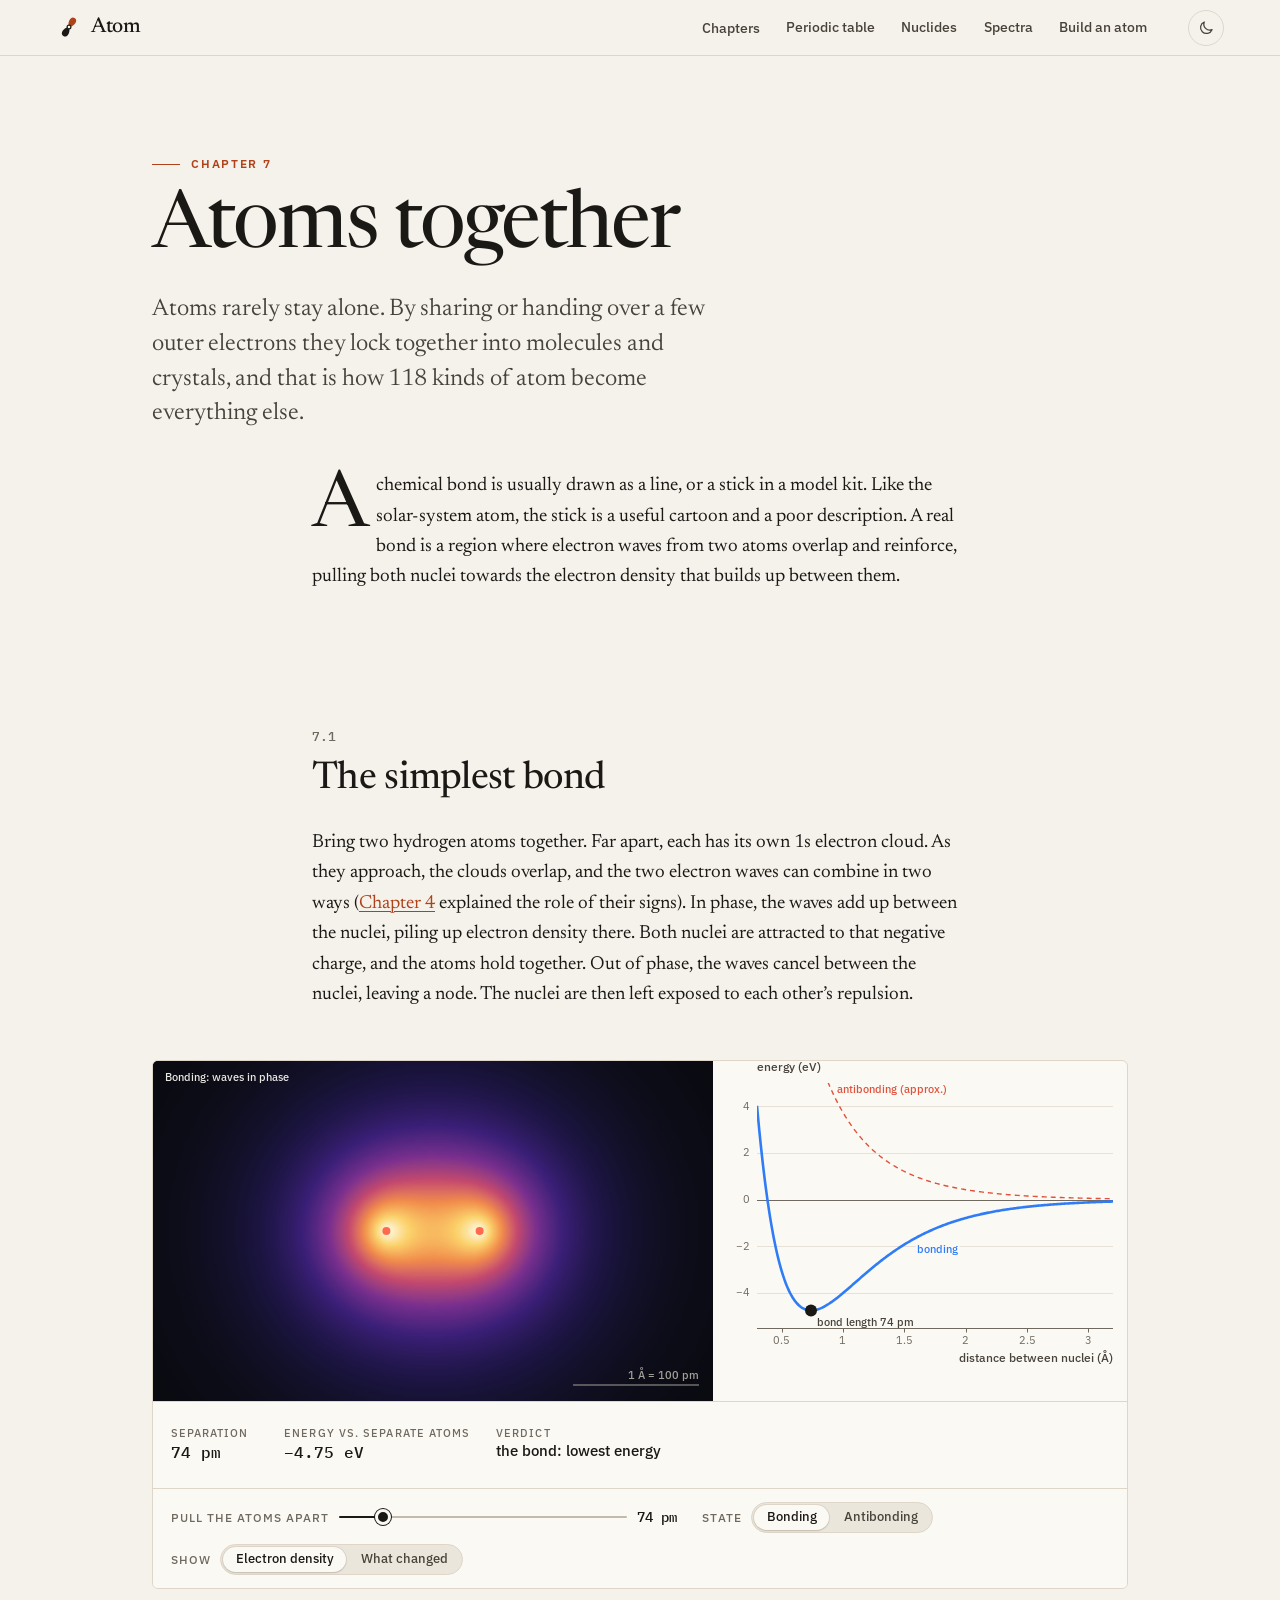
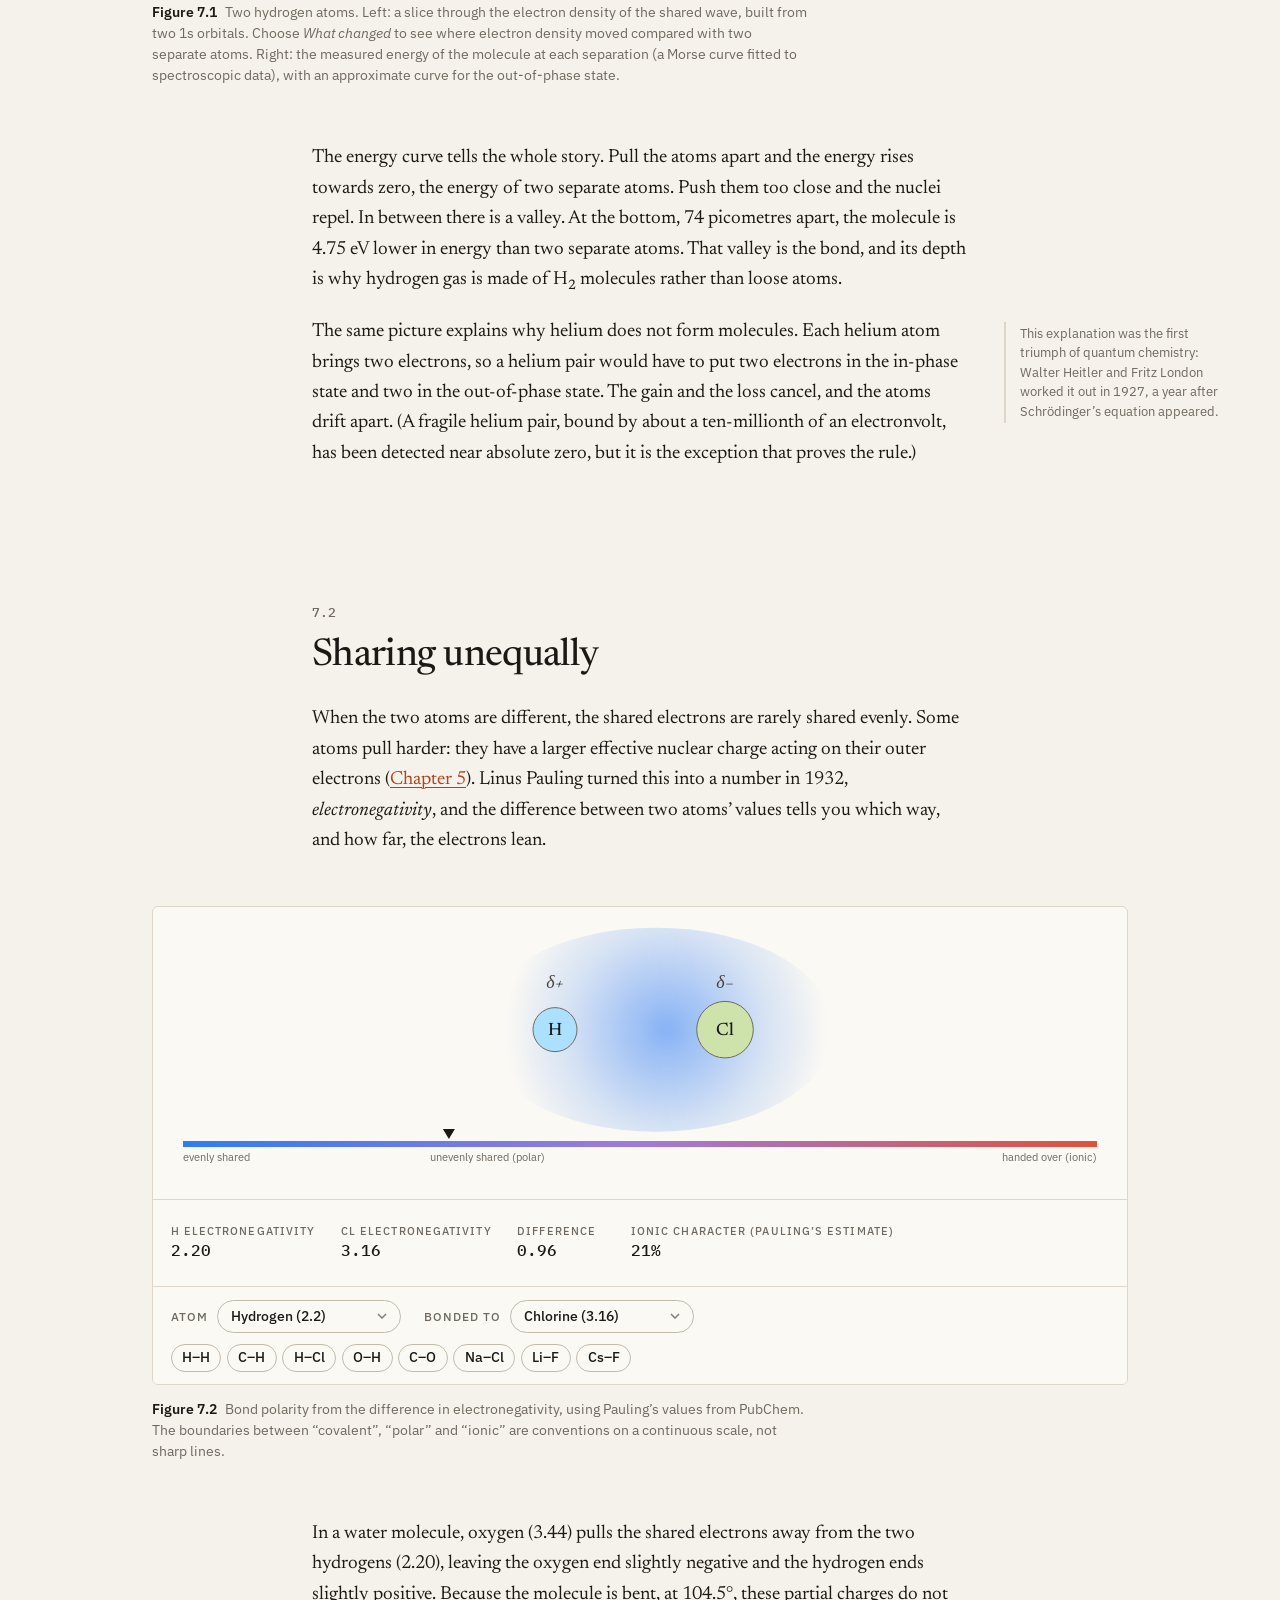
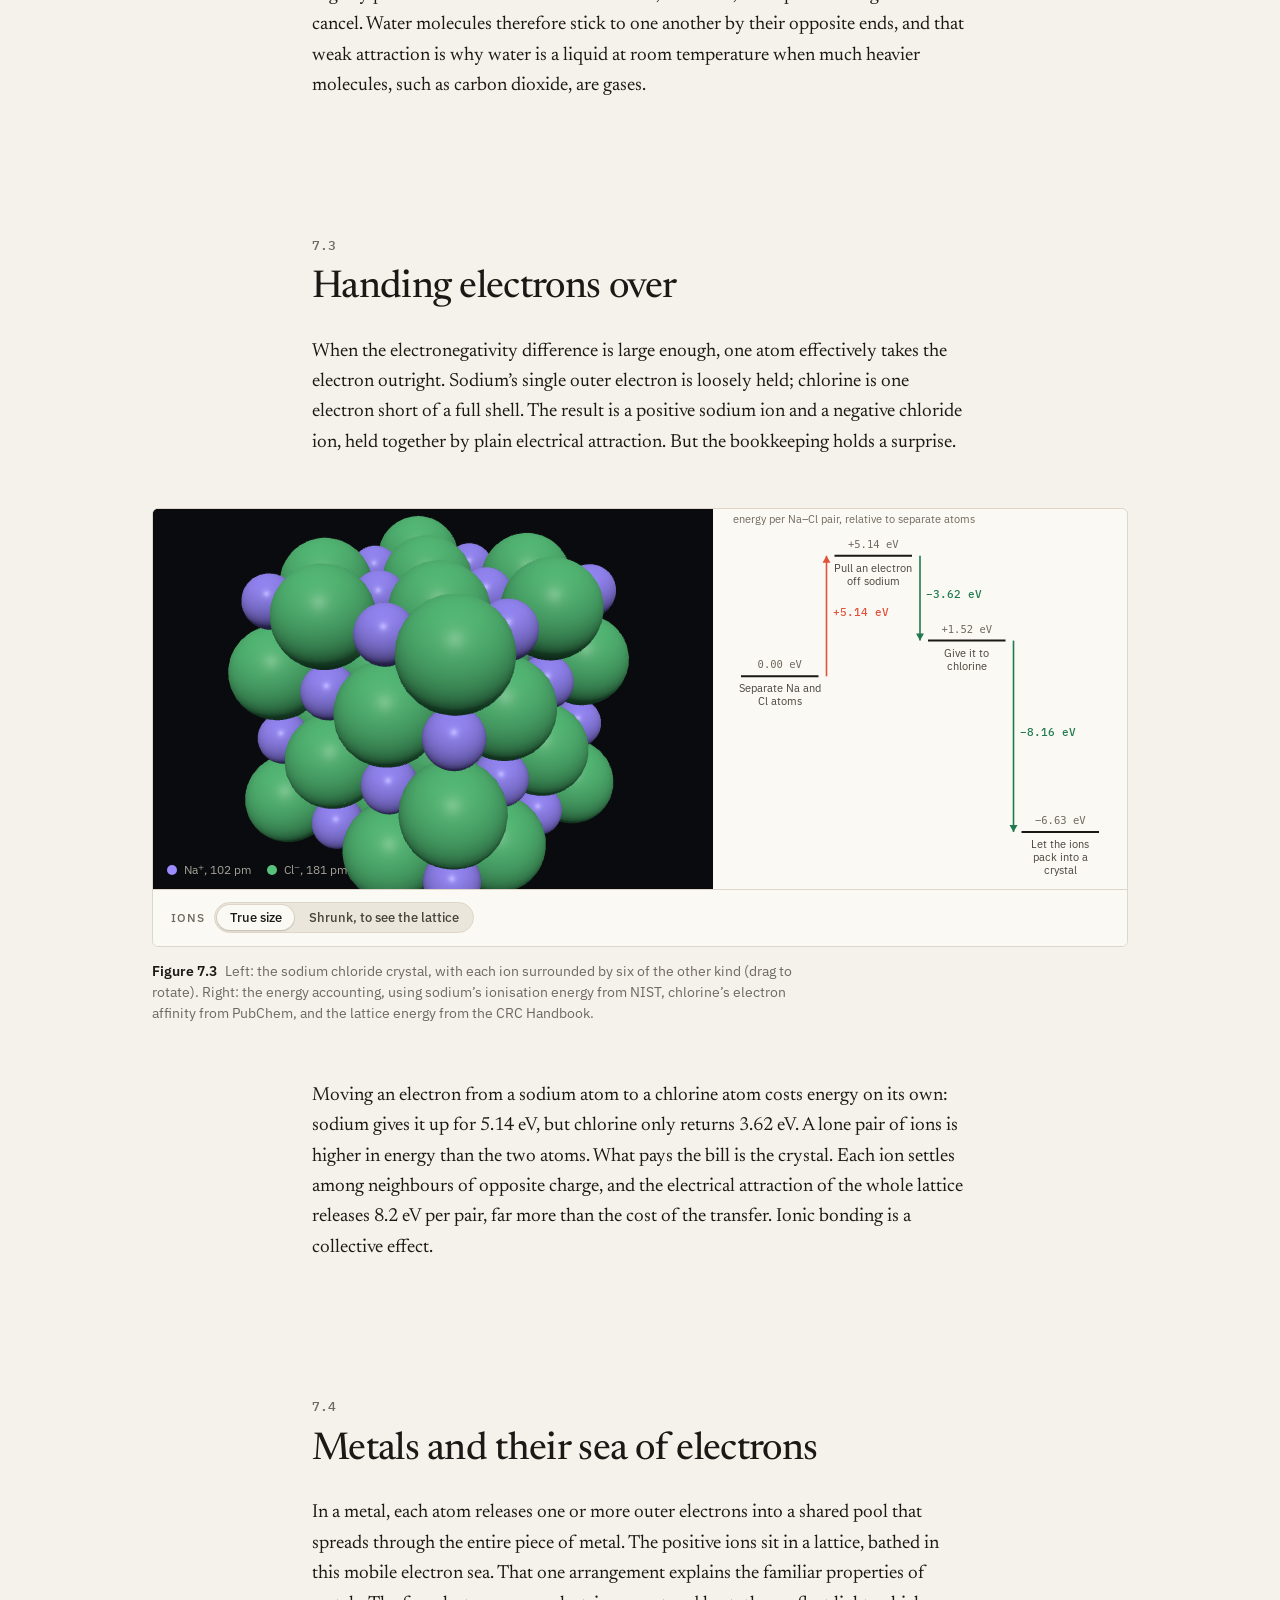
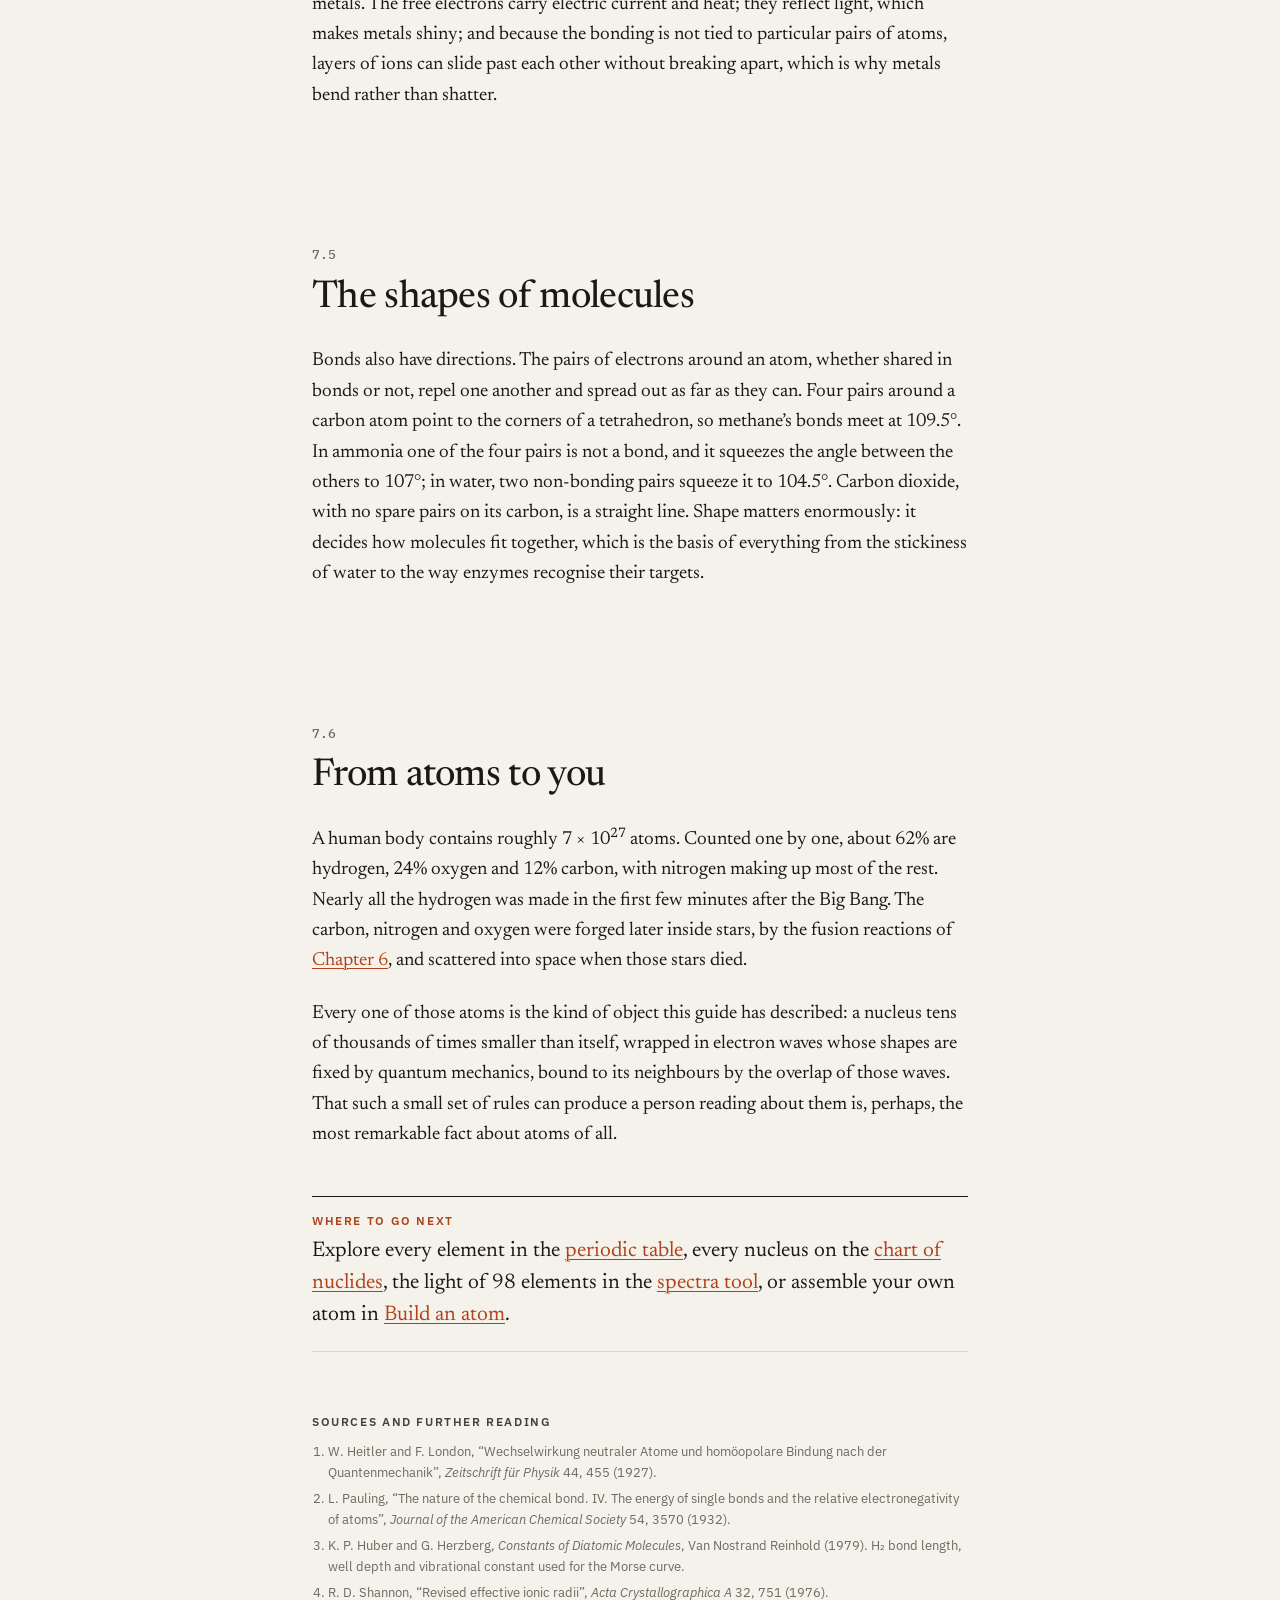
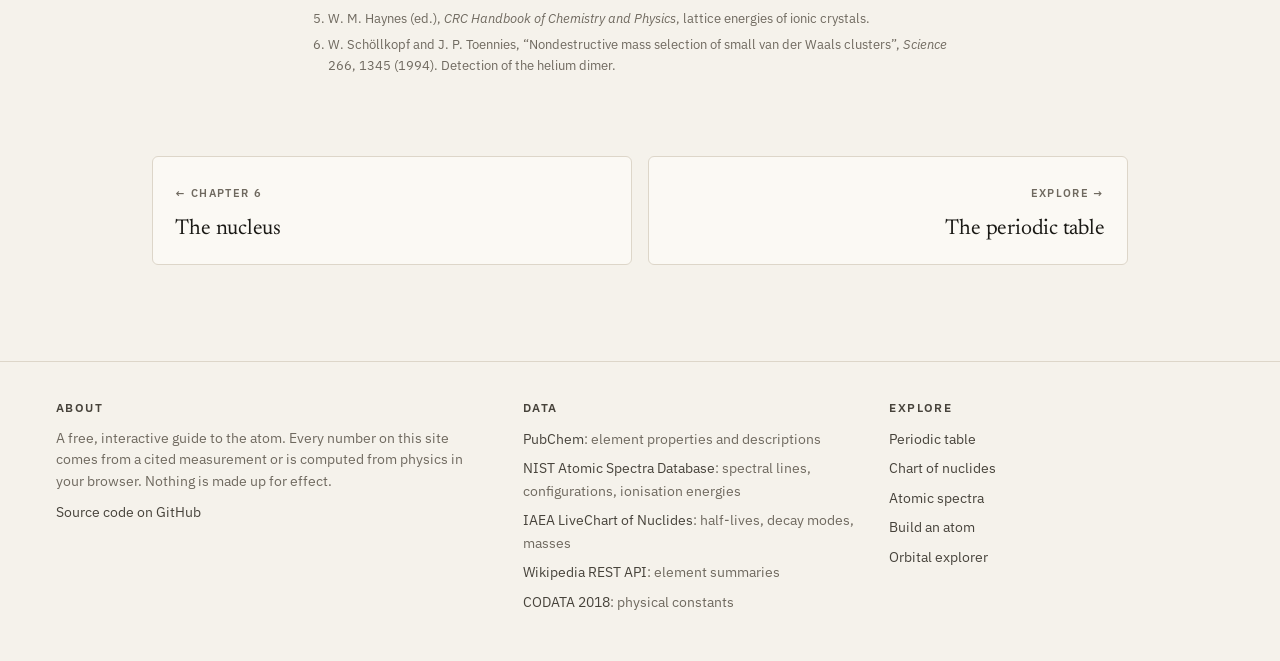
==== commit b9322240: "Polish: tool previews, social image, README, accessibility fixes Add real screenshots for the home p" ====
--- a/bonding.html
+++ b/bonding.html
@@ -7,7 +7,10 @@
   <meta name="description" content="Why atoms bond and what a bond physically is: overlapping electron waves in hydrogen, unequal sharing and electronegativity, and the energy accounting of the ionic bond in table salt.">
   <meta property="og:title" content="Atoms together: what a chemical bond really is">
   <meta property="og:description" content="Pull a hydrogen molecule apart and watch the bond, as electron density, form and break.">
-  <meta property="og:image" content="assets/img/og.png">
+  <meta property="og:image" content="https://theanomality.github.io/Atom-Anomality/assets/img/og.jpg">
+  <meta property="og:image:width" content="1200">
+  <meta property="og:image:height" content="630">
+  <meta name="twitter:card" content="summary_large_image">
   <meta name="theme-color" content="#f5f2eb" media="(prefers-color-scheme: light)">
   <meta name="theme-color" content="#121211" media="(prefers-color-scheme: dark)">
   <link rel="icon" href="assets/img/favicon.svg" type="image/svg+xml">
@@ -135,7 +138,7 @@
   <div class="site-footer__inner">
     <div>
       <h2>About</h2>
-      <p>An open-source, interactive guide to the atom. Every number on this site comes from a cited measurement or is computed from physics in your browser. Nothing is made up for effect.</p>
+      <p>A free, interactive guide to the atom. Every number on this site comes from a cited measurement or is computed from physics in your browser. Nothing is made up for effect.</p>
       <p><a href="https://github.com/TheAnomality/Atom-Anomality">Source code on GitHub</a></p>
     </div>
     <div>
--- a/assets/css/site.css
+++ b/assets/css/site.css
@@ -539,3 +539,13 @@
   .site-header, .site-footer, .fig__controls, .chapter-nav { display: none !important; }
   body { background: #fff; color: #000; }
 }
+
+/* Controls wrap gracefully on small screens */
+.control { flex-wrap: wrap; max-width: 100%; min-width: 0; }
+@media (max-width: 600px) {
+  .fig__controls { gap: .7rem 1rem; }
+  .fig__controls > .control:has(input[type="range"]) { width: 100%; }
+  .fig__controls input[type="range"] { flex: 1 1 8rem; width: auto !important; min-width: 7rem; }
+  .seg { max-width: 100%; }
+  .seg button { padding: .38rem .62rem; }
+}
